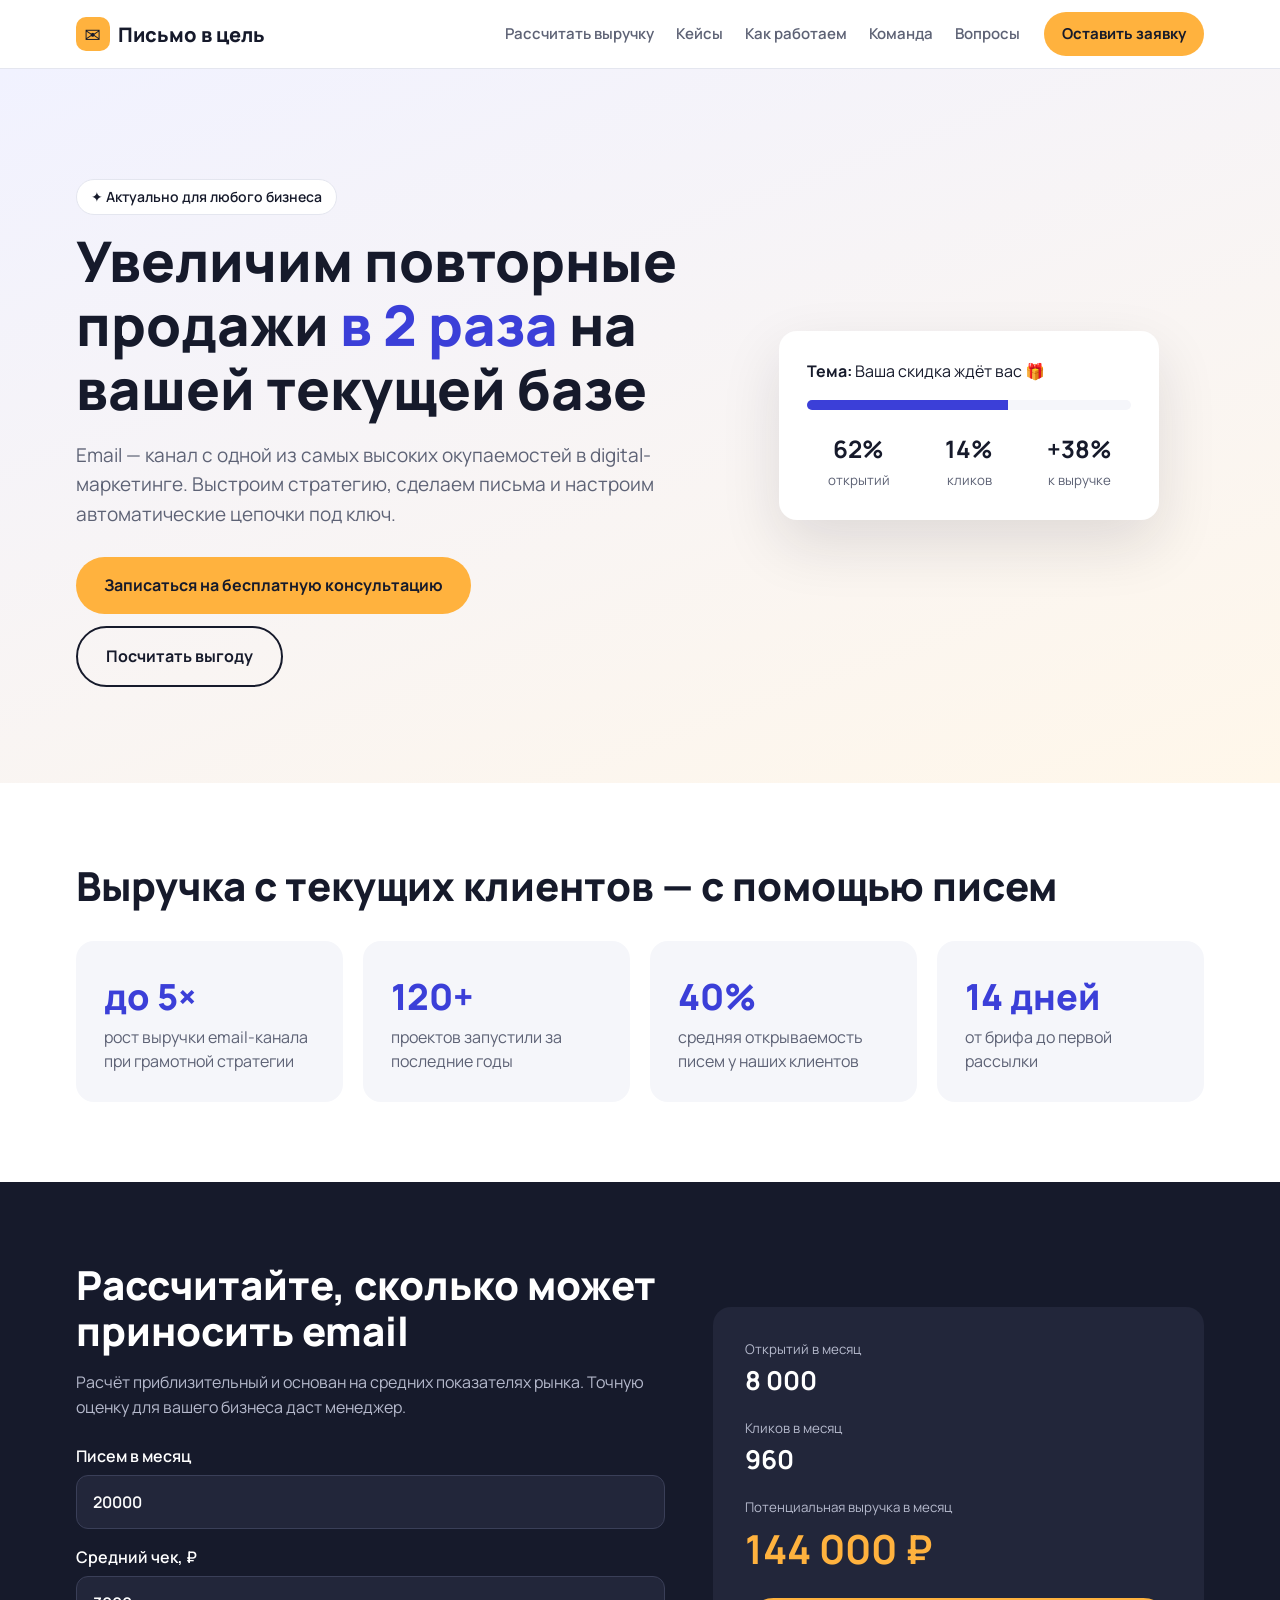
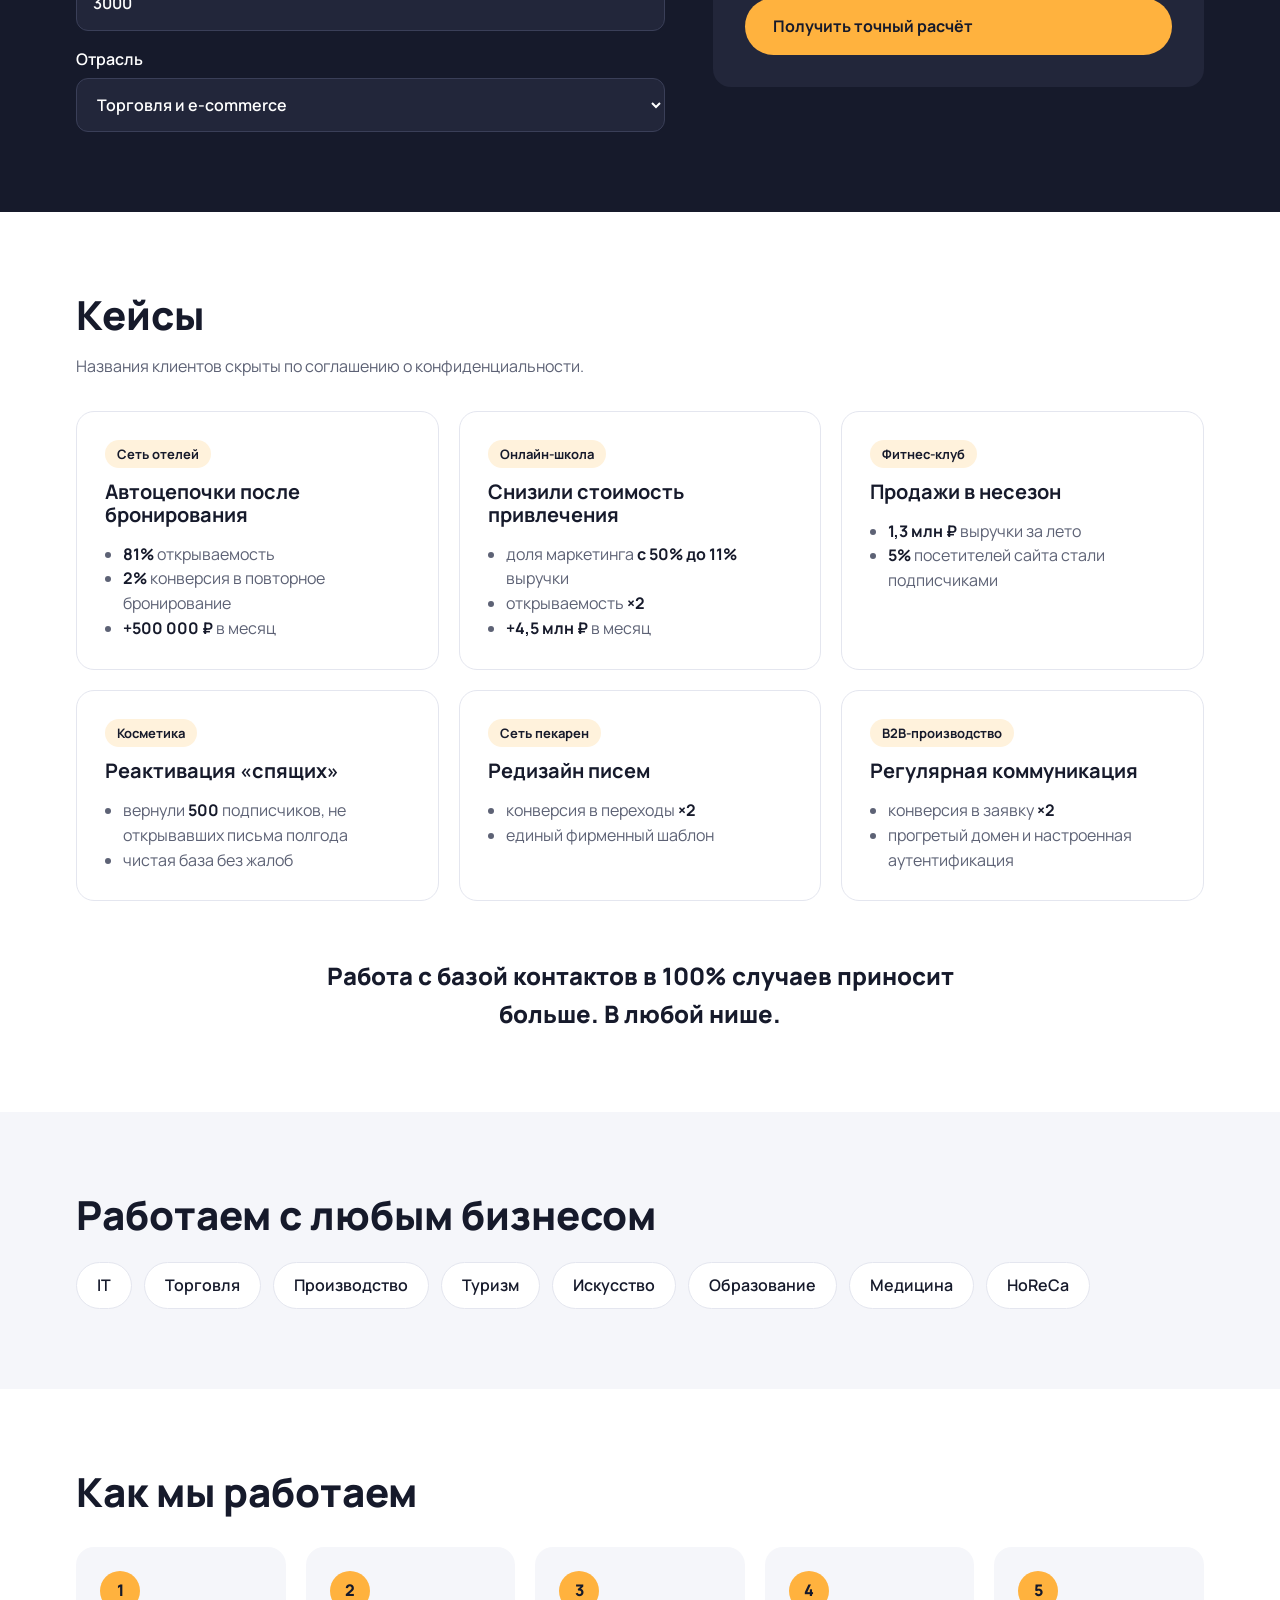
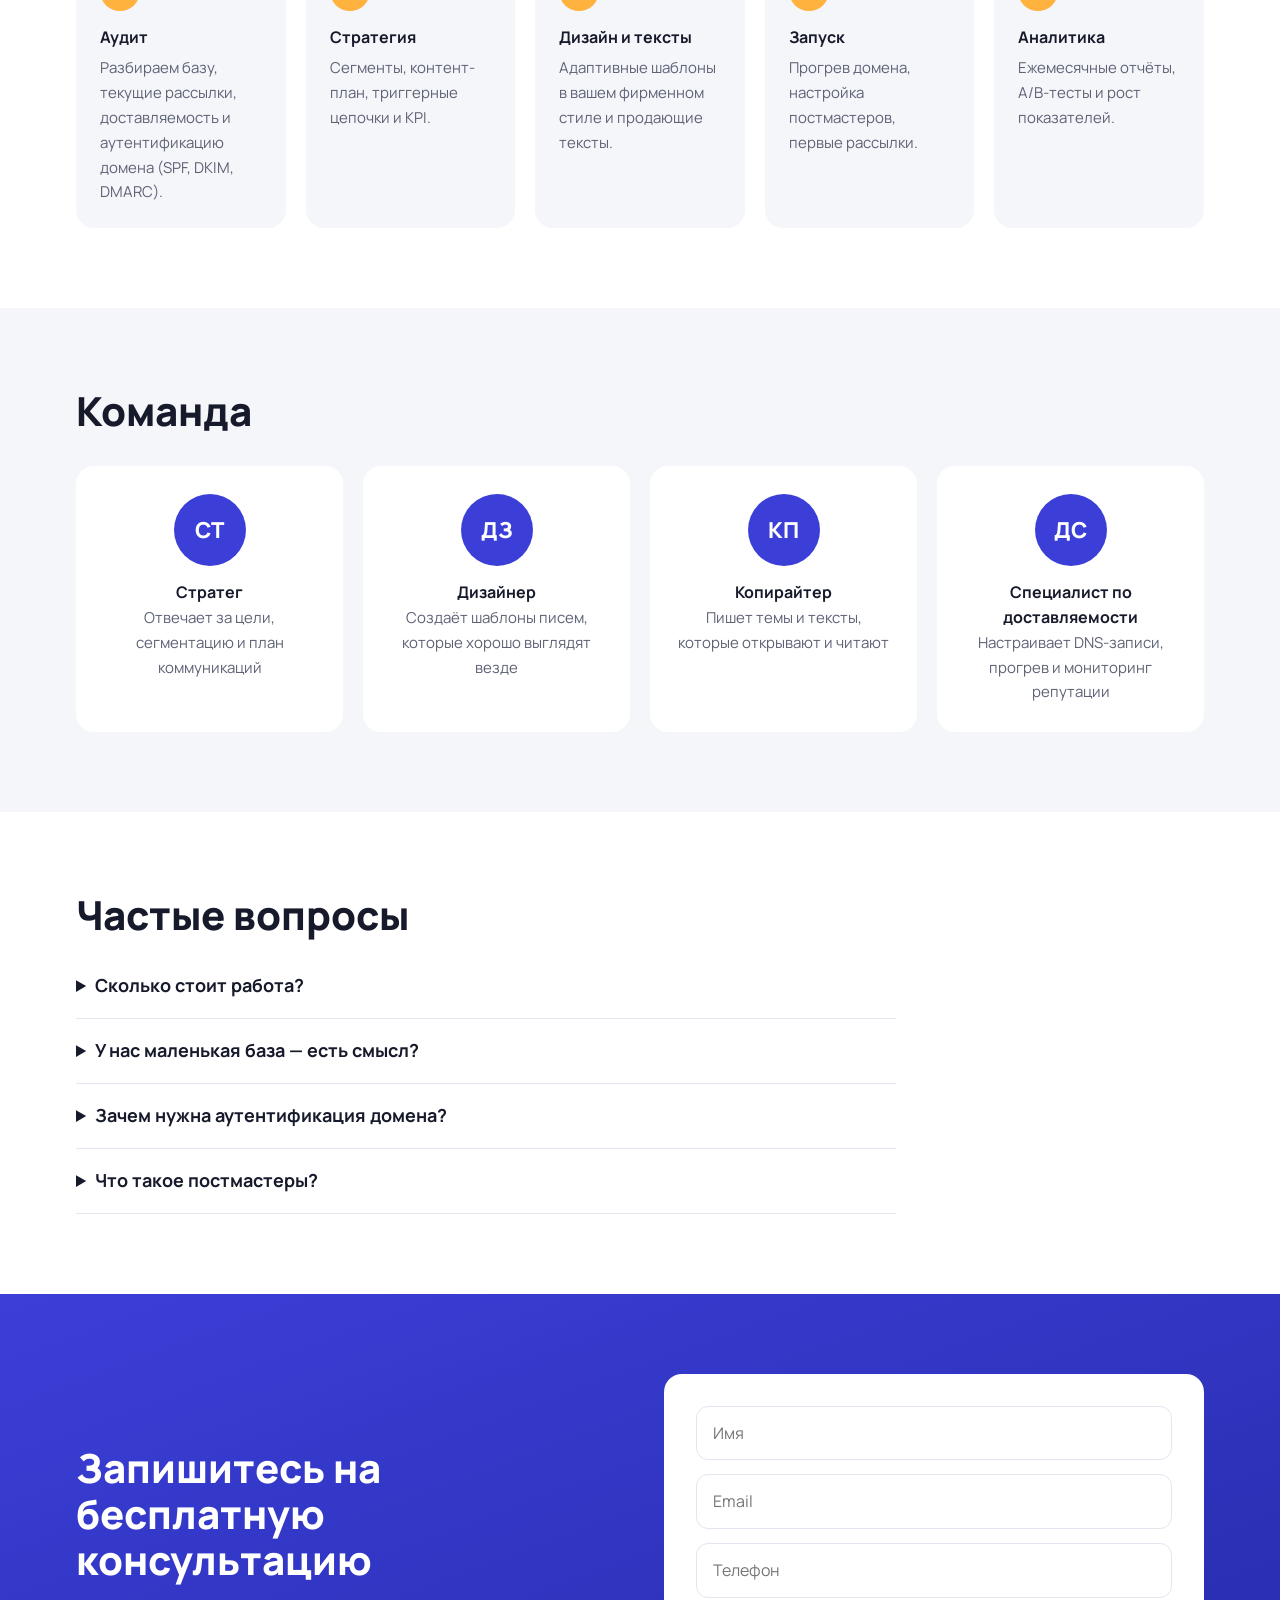
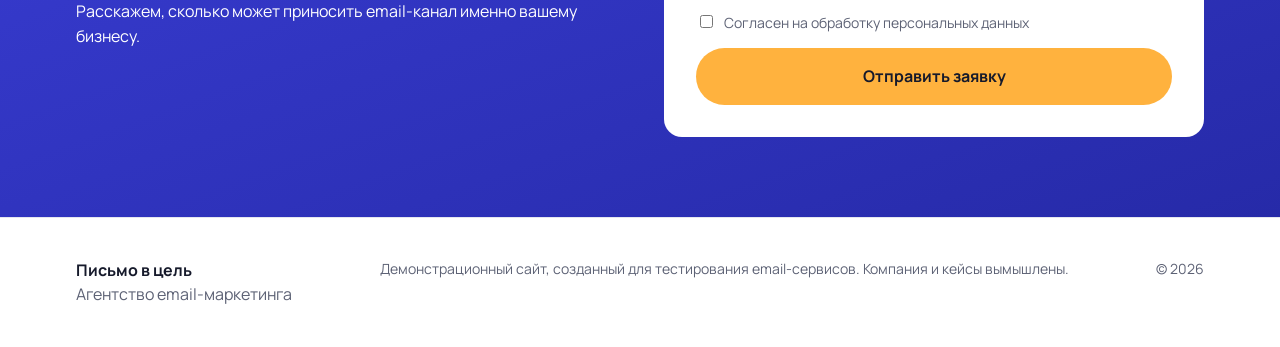
==== index.html @ 86c93e3f "Демо-сайт агентства email-маркетинга Co-Authored-By: Claude Opus 5.5 <noreply@anthropic.com>" ====
<!doctype html>
<html lang="ru">
<head>
<meta charset="utf-8">
<meta name="viewport" content="width=device-width, initial-scale=1">
<title>Письмо в цель — агентство email-маркетинга</title>
<meta name="description" content="Увеличиваем повторные продажи с помощью email-рассылок: стратегия, дизайн писем, автоматизация, аналитика.">
<link rel="preconnect" href="https://fonts.googleapis.com">
<link rel="preconnect" href="https://fonts.gstatic.com" crossorigin>
<link href="https://fonts.googleapis.com/css2?family=Manrope:wght@400;600;700;800&display=swap" rel="stylesheet">
<link rel="stylesheet" href="style.css">
<link rel="icon" href="data:image/svg+xml,<svg xmlns='http://www.w3.org/2000/svg' viewBox='0 0 64 64'><rect width='64' height='64' rx='14' fill='%23FFB23E'/><path d='M14 22h36v22H14z' fill='none' stroke='%23161a2b' stroke-width='4'/><path d='M14 22l18 13 18-13' fill='none' stroke='%23161a2b' stroke-width='4'/></svg>">
</head>
<body>

<header class="nav">
  <div class="wrap nav__in">
    <a href="#top" class="logo"><span class="logo__mark">✉</span> Письмо в цель</a>
    <nav class="nav__links" id="navLinks">
      <a href="#calc">Рассчитать выручку</a>
      <a href="#cases">Кейсы</a>
      <a href="#process">Как работаем</a>
      <a href="#team">Команда</a>
      <a href="#faq">Вопросы</a>
    </nav>
    <a href="#lead" class="btn btn--sm">Оставить заявку</a>
    <button class="nav__burger" aria-label="Меню" onclick="document.getElementById('navLinks').classList.toggle('open')">☰</button>
  </div>
</header>

<main id="top">

<section class="hero">
  <div class="wrap hero__in">
    <div>
      <p class="tag">✦ Актуально для любого бизнеса</p>
      <h1>Увеличим повторные продажи <span class="accent">в 2 раза</span> на вашей текущей базе</h1>
      <p class="lead">Email — канал с одной из самых высоких окупаемостей в digital-маркетинге. Выстроим стратегию, сделаем письма и настроим автоматические цепочки под ключ.</p>
      <div class="hero__cta">
        <a href="#lead" class="btn">Записаться на бесплатную консультацию</a>
        <a href="#calc" class="btn btn--ghost">Посчитать выгоду</a>
      </div>
    </div>
    <div class="hero__card" aria-hidden="true">
      <div class="mail">
        <div class="mail__row"><b>Тема:</b> Ваша скидка ждёт вас 🎁</div>
        <div class="mail__bar"><span style="width:62%"></span></div>
        <div class="mail__stats">
          <div><b>62%</b><small>открытий</small></div>
          <div><b>14%</b><small>кликов</small></div>
          <div><b>+38%</b><small>к выручке</small></div>
        </div>
      </div>
    </div>
  </div>
</section>

<section class="stats">
  <div class="wrap">
    <h2>Выручка с текущих клиентов — с помощью писем</h2>
    <div class="stats__grid">
      <div class="stat"><b>до 5×</b><span>рост выручки email-канала при грамотной стратегии</span></div>
      <div class="stat"><b>120+</b><span>проектов запустили за последние годы</span></div>
      <div class="stat"><b>40%</b><span>средняя открываемость писем у наших клиентов</span></div>
      <div class="stat"><b>14 дней</b><span>от брифа до первой рассылки</span></div>
    </div>
  </div>
</section>

<section class="calc" id="calc">
  <div class="wrap calc__in">
    <div>
      <h2>Рассчитайте, сколько может приносить email</h2>
      <p class="muted">Расчёт приблизительный и основан на средних показателях рынка. Точную оценку для вашего бизнеса даст менеджер.</p>
      <form class="calc__form" id="calcForm">
        <label>Писем в месяц<input type="number" id="cSent" value="20000" min="0"></label>
        <label>Средний чек, ₽<input type="number" id="cCheck" value="3000" min="0"></label>
        <label>Отрасль
          <select id="cInd">
            <option value="0.05">Торговля и e-commerce</option>
            <option value="0.04">Образование</option>
            <option value="0.035">Услуги и сервис</option>
            <option value="0.025">IT и B2B</option>
            <option value="0.04">Туризм и HoReCa</option>
          </select>
        </label>
      </form>
    </div>
    <div class="calc__out">
      <div><small>Открытий в месяц</small><b id="oOpen">—</b></div>
      <div><small>Кликов в месяц</small><b id="oClick">—</b></div>
      <div class="big"><small>Потенциальная выручка в месяц</small><b id="oRev">—</b></div>
      <a href="#lead" class="btn">Получить точный расчёт</a>
    </div>
  </div>
</section>

<section class="cases" id="cases">
  <div class="wrap">
    <h2>Кейсы</h2>
    <p class="muted">Названия клиентов скрыты по соглашению о конфиденциальности.</p>
    <div class="cases__grid">
      <article class="case">
        <span class="case__niche">Сеть отелей</span>
        <h3>Автоцепочки после бронирования</h3>
        <ul><li><b>81%</b> открываемость</li><li><b>2%</b> конверсия в повторное бронирование</li><li><b>+500 000 ₽</b> в месяц</li></ul>
      </article>
      <article class="case">
        <span class="case__niche">Онлайн-школа</span>
        <h3>Снизили стоимость привлечения</h3>
        <ul><li>доля маркетинга <b>с 50% до 11%</b> выручки</li><li>открываемость <b>×2</b></li><li><b>+4,5 млн ₽</b> в месяц</li></ul>
      </article>
      <article class="case">
        <span class="case__niche">Фитнес-клуб</span>
        <h3>Продажи в несезон</h3>
        <ul><li><b>1,3 млн ₽</b> выручки за лето</li><li><b>5%</b> посетителей сайта стали подписчиками</li></ul>
      </article>
      <article class="case">
        <span class="case__niche">Косметика</span>
        <h3>Реактивация «спящих»</h3>
        <ul><li>вернули <b>500</b> подписчиков, не открывавших письма полгода</li><li>чистая база без жалоб</li></ul>
      </article>
      <article class="case">
        <span class="case__niche">Сеть пекарен</span>
        <h3>Редизайн писем</h3>
        <ul><li>конверсия в переходы <b>×2</b></li><li>единый фирменный шаблон</li></ul>
      </article>
      <article class="case">
        <span class="case__niche">B2B-производство</span>
        <h3>Регулярная коммуникация</h3>
        <ul><li>конверсия в заявку <b>×2</b></li><li>прогретый домен и настроенная аутентификация</li></ul>
      </article>
    </div>
    <p class="claim">Работа с базой контактов в&nbsp;100% случаев приносит больше. В&nbsp;любой нише.</p>
  </div>
</section>

<section class="industries">
  <div class="wrap">
    <h2>Работаем с любым бизнесом</h2>
    <div class="chips">
      <span>IT</span><span>Торговля</span><span>Производство</span><span>Туризм</span><span>Искусство</span><span>Образование</span><span>Медицина</span><span>HoReCa</span>
    </div>
  </div>
</section>

<section class="process" id="process">
  <div class="wrap">
    <h2>Как мы работаем</h2>
    <ol class="steps">
      <li><b>Аудит</b><span>Разбираем базу, текущие рассылки, доставляемость и аутентификацию домена (SPF, DKIM, DMARC).</span></li>
      <li><b>Стратегия</b><span>Сегменты, контент-план, триггерные цепочки и KPI.</span></li>
      <li><b>Дизайн и тексты</b><span>Адаптивные шаблоны в вашем фирменном стиле и продающие тексты.</span></li>
      <li><b>Запуск</b><span>Прогрев домена, настройка постмастеров, первые рассылки.</span></li>
      <li><b>Аналитика</b><span>Ежемесячные отчёты, A/B-тесты и рост показателей.</span></li>
    </ol>
  </div>
</section>

<section class="team" id="team">
  <div class="wrap">
    <h2>Команда</h2>
    <div class="team__grid">
      <div class="person"><div class="avatar">СТ</div><b>Стратег</b><span>Отвечает за цели, сегментацию и план коммуникаций</span></div>
      <div class="person"><div class="avatar">ДЗ</div><b>Дизайнер</b><span>Создаёт шаблоны писем, которые хорошо выглядят везде</span></div>
      <div class="person"><div class="avatar">КП</div><b>Копирайтер</b><span>Пишет темы и тексты, которые открывают и читают</span></div>
      <div class="person"><div class="avatar">ДС</div><b>Специалист по доставляемости</b><span>Настраивает DNS-записи, прогрев и мониторинг репутации</span></div>
    </div>
  </div>
</section>

<section class="faq" id="faq">
  <div class="wrap">
    <h2>Частые вопросы</h2>
    <details><summary>Сколько стоит работа?</summary><p>Зависит от объёма базы и задач. После бесплатной консультации пришлём смету с фиксированной ценой.</p></details>
    <details><summary>У нас маленькая база — есть смысл?</summary><p>Да. Даже база в 1 000 контактов при правильной работе даёт заметную выручку, а мы поможем её растить.</p></details>
    <details><summary>Зачем нужна аутентификация домена?</summary><p>Записи SPF, DKIM и DMARC подтверждают почтовым сервисам, что письма действительно отправлены вами. Без них письма чаще попадают в спам.</p></details>
    <details><summary>Что такое постмастеры?</summary><p>Это инструменты почтовых сервисов (Google, Mail.ru, Яндекс), которые показывают репутацию домена и долю писем в спаме.</p></details>
  </div>
</section>

<section class="lead-form" id="lead">
  <div class="wrap lead__in">
    <div>
      <h2>Запишитесь на бесплатную консультацию</h2>
      <p>Расскажем, сколько может приносить email-канал именно вашему бизнесу.</p>
    </div>
    <form id="leadForm" class="lead__form">
      <input type="text" name="name" placeholder="Имя" required>
      <input type="email" name="email" placeholder="Email" required>
      <input type="tel" name="phone" placeholder="Телефон">
      <label class="check"><input type="checkbox" required> Согласен на обработку персональных данных</label>
      <button class="btn" type="submit">Отправить заявку</button>
      <p class="lead__ok" id="leadOk" hidden>Спасибо! Мы свяжемся с вами в ближайшее время.</p>
    </form>
  </div>
</section>

</main>

<footer class="foot">
  <div class="wrap foot__in">
    <div><b>Письмо в цель</b><br><span class="muted">Агентство email-маркетинга</span></div>
    <div class="muted small">Демонстрационный сайт, созданный для тестирования email-сервисов. Компания и кейсы вымышлены.</div>
    <div class="muted small">© <span id="year"></span></div>
  </div>
</footer>

<script src="script.js"></script>
</body>
</html>
---- style.css ----
:root {
  --bg: #ffffff;
  --bg-soft: #f5f6fa;
  --ink: #161a2b;
  --muted: #5d6275;
  --accent: #ffb23e;
  --accent-ink: #161a2b;
  --brand: #3b3fd8;
  --line: #e4e6ef;
  --radius: 18px;
}

* { box-sizing: border-box; }
html { scroll-behavior: smooth; }
body {
  margin: 0;
  font-family: "Manrope", system-ui, sans-serif;
  color: var(--ink);
  background: var(--bg);
  line-height: 1.55;
}
h1, h2, h3 { line-height: 1.15; margin: 0 0 16px; }
h1 { font-size: clamp(32px, 5vw, 56px); font-weight: 800; }
h2 { font-size: clamp(26px, 3.4vw, 40px); font-weight: 800; }
h3 { font-size: 20px; }
a { color: inherit; }
section { padding: 80px 0; }

.wrap { max-width: 1160px; margin: 0 auto; padding: 0 16px; }
.muted { color: var(--muted); }
.small { font-size: 14px; }
.accent { color: var(--brand); }

.btn {
  display: inline-block;
  background: var(--accent);
  color: var(--accent-ink);
  font-weight: 700;
  text-decoration: none;
  border: 0;
  border-radius: 999px;
  padding: 16px 28px;
  cursor: pointer;
  font: inherit;
  font-weight: 700;
  transition: transform .15s, box-shadow .15s;
}
.btn:hover { transform: translateY(-2px); box-shadow: 0 8px 20px rgba(255, 178, 62, .45); }
.btn--sm { padding: 10px 18px; font-size: 15px; }
.btn--ghost { background: transparent; border: 2px solid var(--ink); }
.btn--ghost:hover { box-shadow: none; }

/* nav */
.nav { position: sticky; top: 0; z-index: 10; background: rgba(255,255,255,.92); backdrop-filter: blur(8px); border-bottom: 1px solid var(--line); }
.nav__in { display: flex; align-items: center; gap: 24px; height: 68px; }
.logo { font-weight: 800; font-size: 20px; text-decoration: none; display: flex; align-items: center; gap: 8px; }
.logo__mark { background: var(--accent); border-radius: 10px; width: 34px; height: 34px; display: grid; place-items: center; }
.nav__links { display: flex; gap: 22px; margin-left: auto; }
.nav__links a { text-decoration: none; color: var(--muted); font-weight: 600; font-size: 15px; }
.nav__links a:hover { color: var(--ink); }
.nav__burger { display: none; background: none; border: 0; font-size: 26px; cursor: pointer; }

/* hero */
.hero { background: linear-gradient(160deg, #f1f2ff 0%, #fff7ea 100%); padding: 96px 0; }
.hero__in { display: grid; grid-template-columns: 1.3fr 1fr; gap: 48px; align-items: center; }
.tag { display: inline-block; background: #fff; border: 1px solid var(--line); border-radius: 999px; padding: 6px 14px; font-weight: 600; font-size: 14px; }
.lead { font-size: 19px; color: var(--muted); max-width: 580px; }
.hero__cta { display: flex; flex-wrap: wrap; gap: 12px; margin-top: 28px; }
.hero__card { display: flex; justify-content: center; }
.mail { background: #fff; border-radius: var(--radius); box-shadow: 0 24px 60px rgba(22,26,43,.12); padding: 28px; width: 100%; max-width: 380px; }
.mail__row { margin-bottom: 16px; }
.mail__bar { height: 10px; background: var(--bg-soft); border-radius: 99px; overflow: hidden; margin-bottom: 20px; }
.mail__bar span { display: block; height: 100%; background: var(--brand); }
.mail__stats { display: grid; grid-template-columns: repeat(3, 1fr); gap: 8px; text-align: center; }
.mail__stats b { display: block; font-size: 24px; }
.mail__stats small { color: var(--muted); }

/* stats */
.stats__grid { display: grid; grid-template-columns: repeat(4, 1fr); gap: 20px; margin-top: 32px; }
.stat { background: var(--bg-soft); border-radius: var(--radius); padding: 28px; }
.stat b { display: block; font-size: 36px; font-weight: 800; color: var(--brand); }
.stat span { color: var(--muted); }

/* calc */
.calc { background: var(--ink); color: #fff; }
.calc .muted { color: #b5b9cc; }
.calc__in { display: grid; grid-template-columns: 1.2fr 1fr; gap: 48px; align-items: center; }
.calc__form { display: grid; gap: 16px; margin-top: 24px; }
.calc__form label { display: grid; gap: 6px; font-weight: 600; }
.calc__form input, .calc__form select {
  font: inherit; padding: 14px 16px; border-radius: 12px; border: 1px solid #3a3f58; background: #22263a; color: #fff;
}
.calc__out { background: #22263a; border-radius: var(--radius); padding: 32px; display: grid; gap: 18px; }
.calc__out small { color: #b5b9cc; display: block; }
.calc__out b { font-size: 26px; }
.calc__out .big b { font-size: 40px; color: var(--accent); }

/* cases */
.cases__grid { display: grid; grid-template-columns: repeat(3, 1fr); gap: 20px; margin-top: 32px; }
.case { border: 1px solid var(--line); border-radius: var(--radius); padding: 28px; transition: box-shadow .2s; }
.case:hover { box-shadow: 0 16px 40px rgba(22,26,43,.08); }
.case__niche { display: inline-block; background: #fff2dc; border-radius: 999px; padding: 4px 12px; font-size: 13px; font-weight: 700; margin-bottom: 12px; }
.case ul { padding-left: 18px; margin: 0; color: var(--muted); }
.case b { color: var(--ink); }
.claim { font-size: 24px; font-weight: 800; text-align: center; margin: 56px auto 0; max-width: 720px; }

/* industries */
.industries { background: var(--bg-soft); }
.chips { display: flex; flex-wrap: wrap; gap: 12px; margin-top: 24px; }
.chips span { background: #fff; border: 1px solid var(--line); border-radius: 999px; padding: 10px 20px; font-weight: 600; }

/* process */
.steps { list-style: none; counter-reset: s; padding: 0; margin: 32px 0 0; display: grid; grid-template-columns: repeat(5, 1fr); gap: 20px; }
.steps li { counter-increment: s; background: var(--bg-soft); border-radius: var(--radius); padding: 24px; }
.steps li::before { content: counter(s); display: grid; place-items: center; width: 40px; height: 40px; border-radius: 50%; background: var(--accent); font-weight: 800; margin-bottom: 14px; }
.steps b { display: block; margin-bottom: 6px; }
.steps span { color: var(--muted); font-size: 15px; }

/* team */
.team { background: var(--bg-soft); }
.team__grid { display: grid; grid-template-columns: repeat(4, 1fr); gap: 20px; margin-top: 32px; }
.person { background: #fff; border-radius: var(--radius); padding: 28px; text-align: center; }
.avatar { width: 72px; height: 72px; border-radius: 50%; background: var(--brand); color: #fff; display: grid; place-items: center; font-weight: 800; font-size: 22px; margin: 0 auto 14px; }
.person b { display: block; }
.person span { color: var(--muted); font-size: 15px; }

/* faq */
.faq details { border-bottom: 1px solid var(--line); padding: 18px 0; max-width: 820px; }
.faq summary { font-weight: 700; font-size: 18px; cursor: pointer; }
.faq p { color: var(--muted); margin: 12px 0 0; }

/* lead */
.lead-form { background: linear-gradient(160deg, #3b3fd8 0%, #262aa8 100%); color: #fff; }
.lead__in { display: grid; grid-template-columns: 1fr 1fr; gap: 48px; align-items: center; }
.lead__form { background: #fff; color: var(--ink); border-radius: var(--radius); padding: 32px; display: grid; gap: 14px; }
.lead__form input[type=text], .lead__form input[type=email], .lead__form input[type=tel] {
  font: inherit; padding: 14px 16px; border-radius: 12px; border: 1px solid var(--line);
}
.check { font-size: 14px; color: var(--muted); display: flex; gap: 8px; align-items: flex-start; }
.lead__ok { color: #1a8a4a; font-weight: 700; margin: 0; }

/* footer */
.foot { padding: 40px 0; border-top: 1px solid var(--line); }
.foot__in { display: flex; justify-content: space-between; gap: 24px; flex-wrap: wrap; }

/* responsive */
@media (max-width: 960px) {
  .hero__in, .calc__in, .lead__in { grid-template-columns: 1fr; }
  .stats__grid, .team__grid { grid-template-columns: repeat(2, 1fr); }
  .cases__grid { grid-template-columns: 1fr 1fr; }
  .steps { grid-template-columns: 1fr 1fr; }
  .nav__links { display: none; position: absolute; top: 68px; left: 0; right: 0; background: #fff; flex-direction: column; padding: 16px; border-bottom: 1px solid var(--line); }
  .nav__links.open { display: flex; }
  .nav__burger { display: block; }
  .nav .btn--sm { margin-left: auto; }
}
@media (max-width: 600px) {
  section { padding: 56px 0; }
  .stats__grid, .team__grid, .cases__grid, .steps { grid-template-columns: 1fr; }
  .nav .btn--sm { display: none; }
  .nav__burger { margin-left: auto; }
}
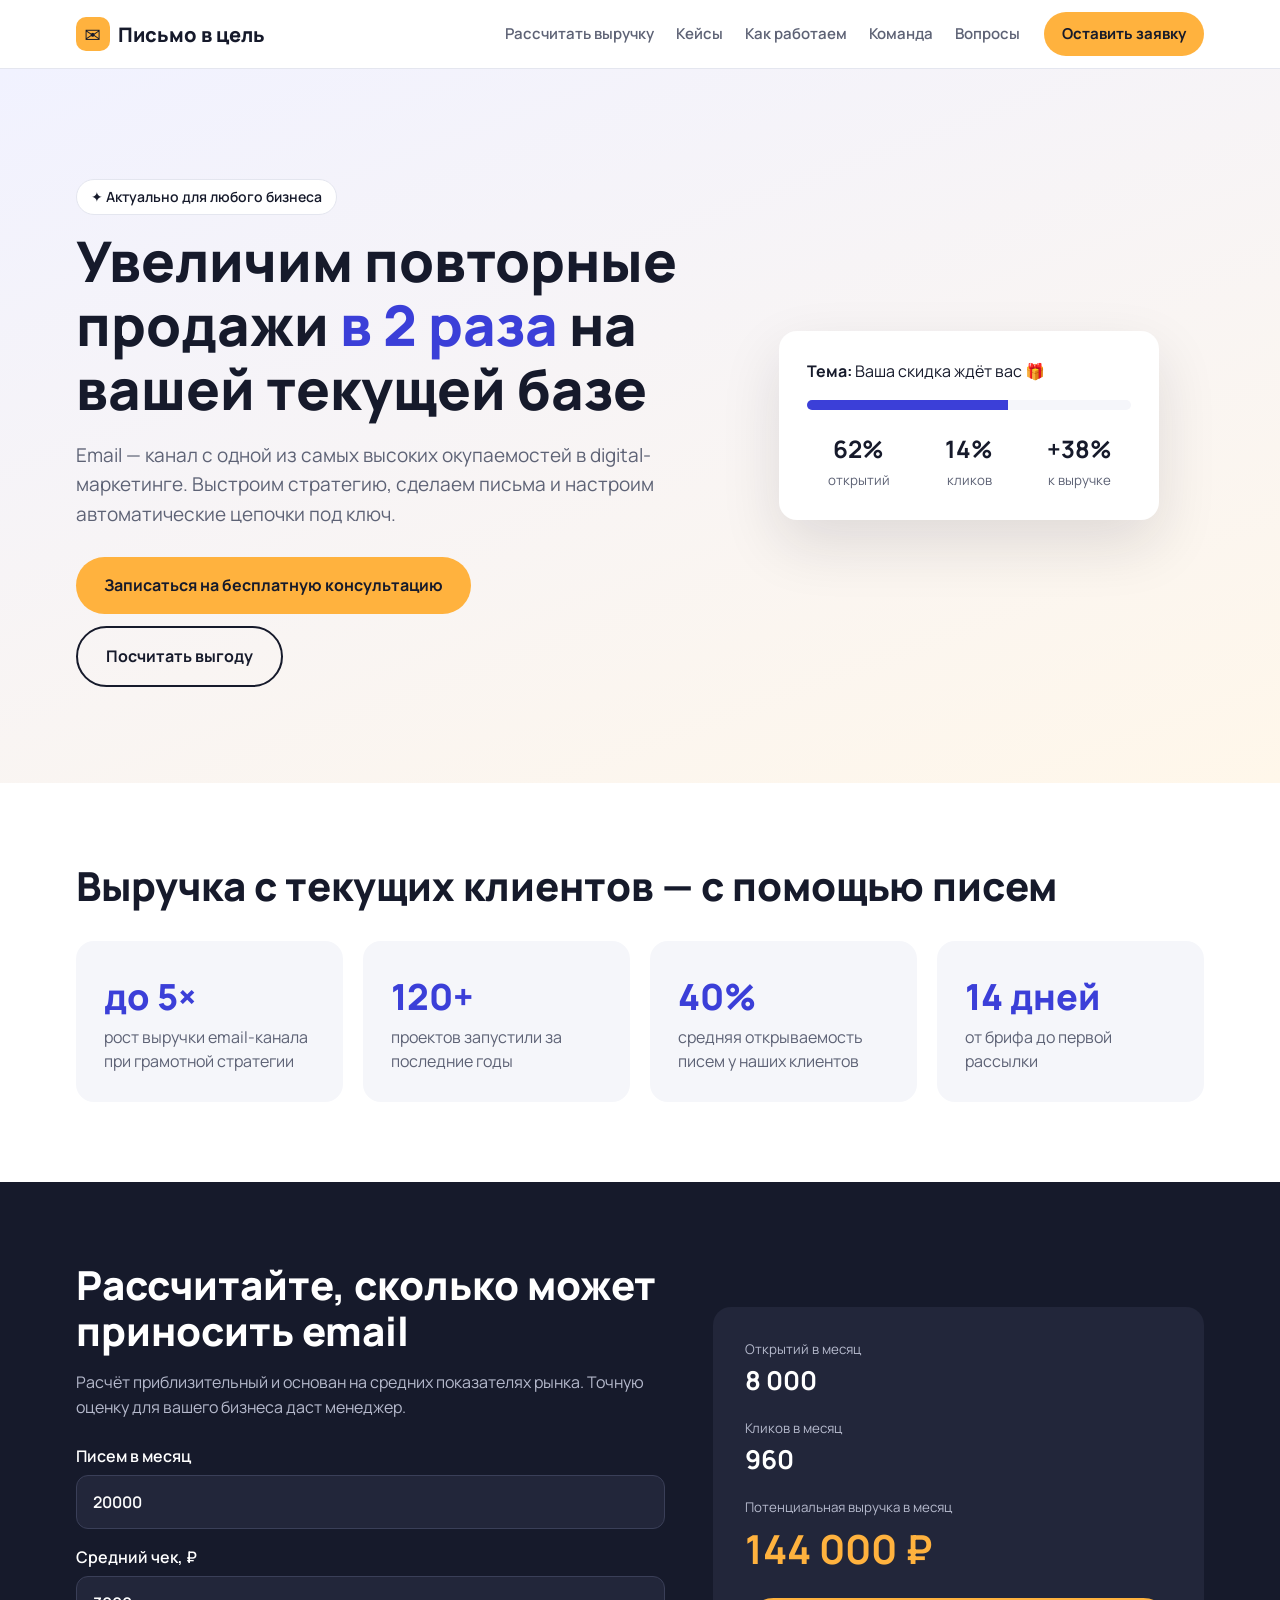
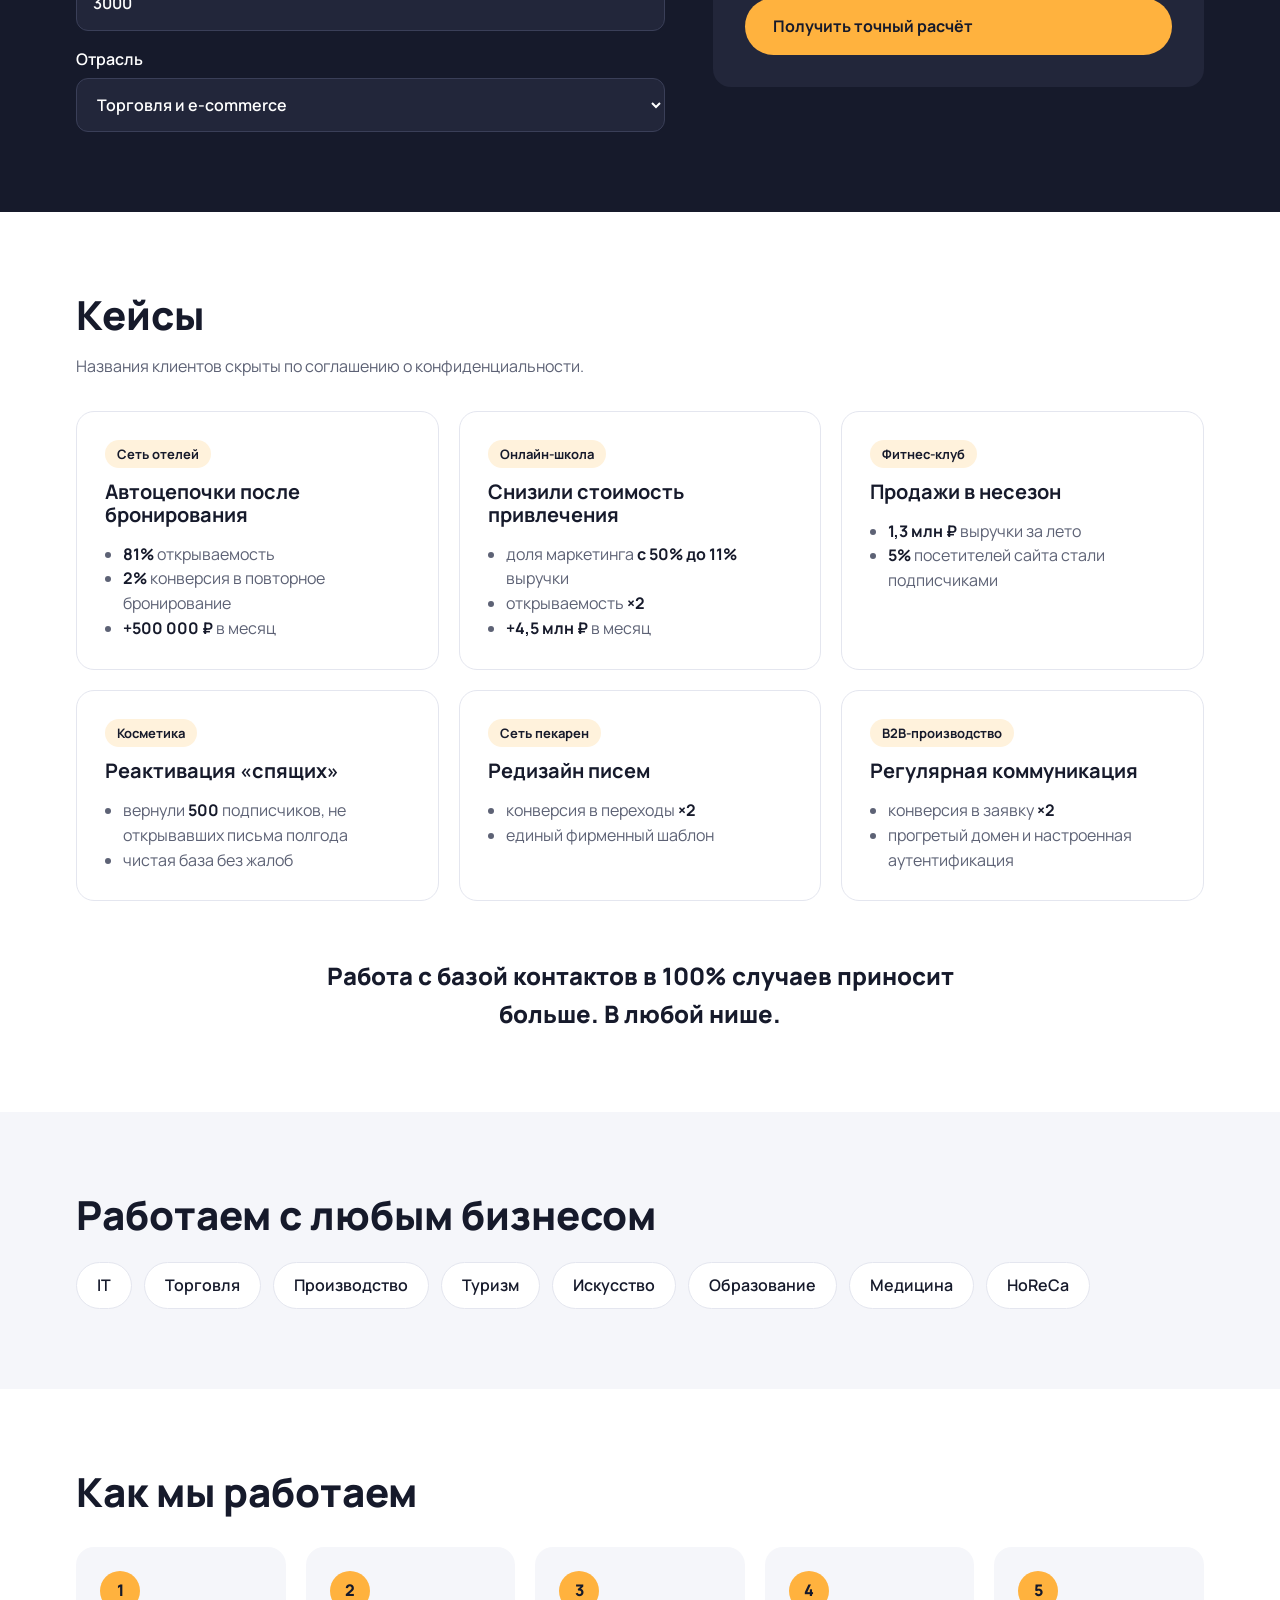
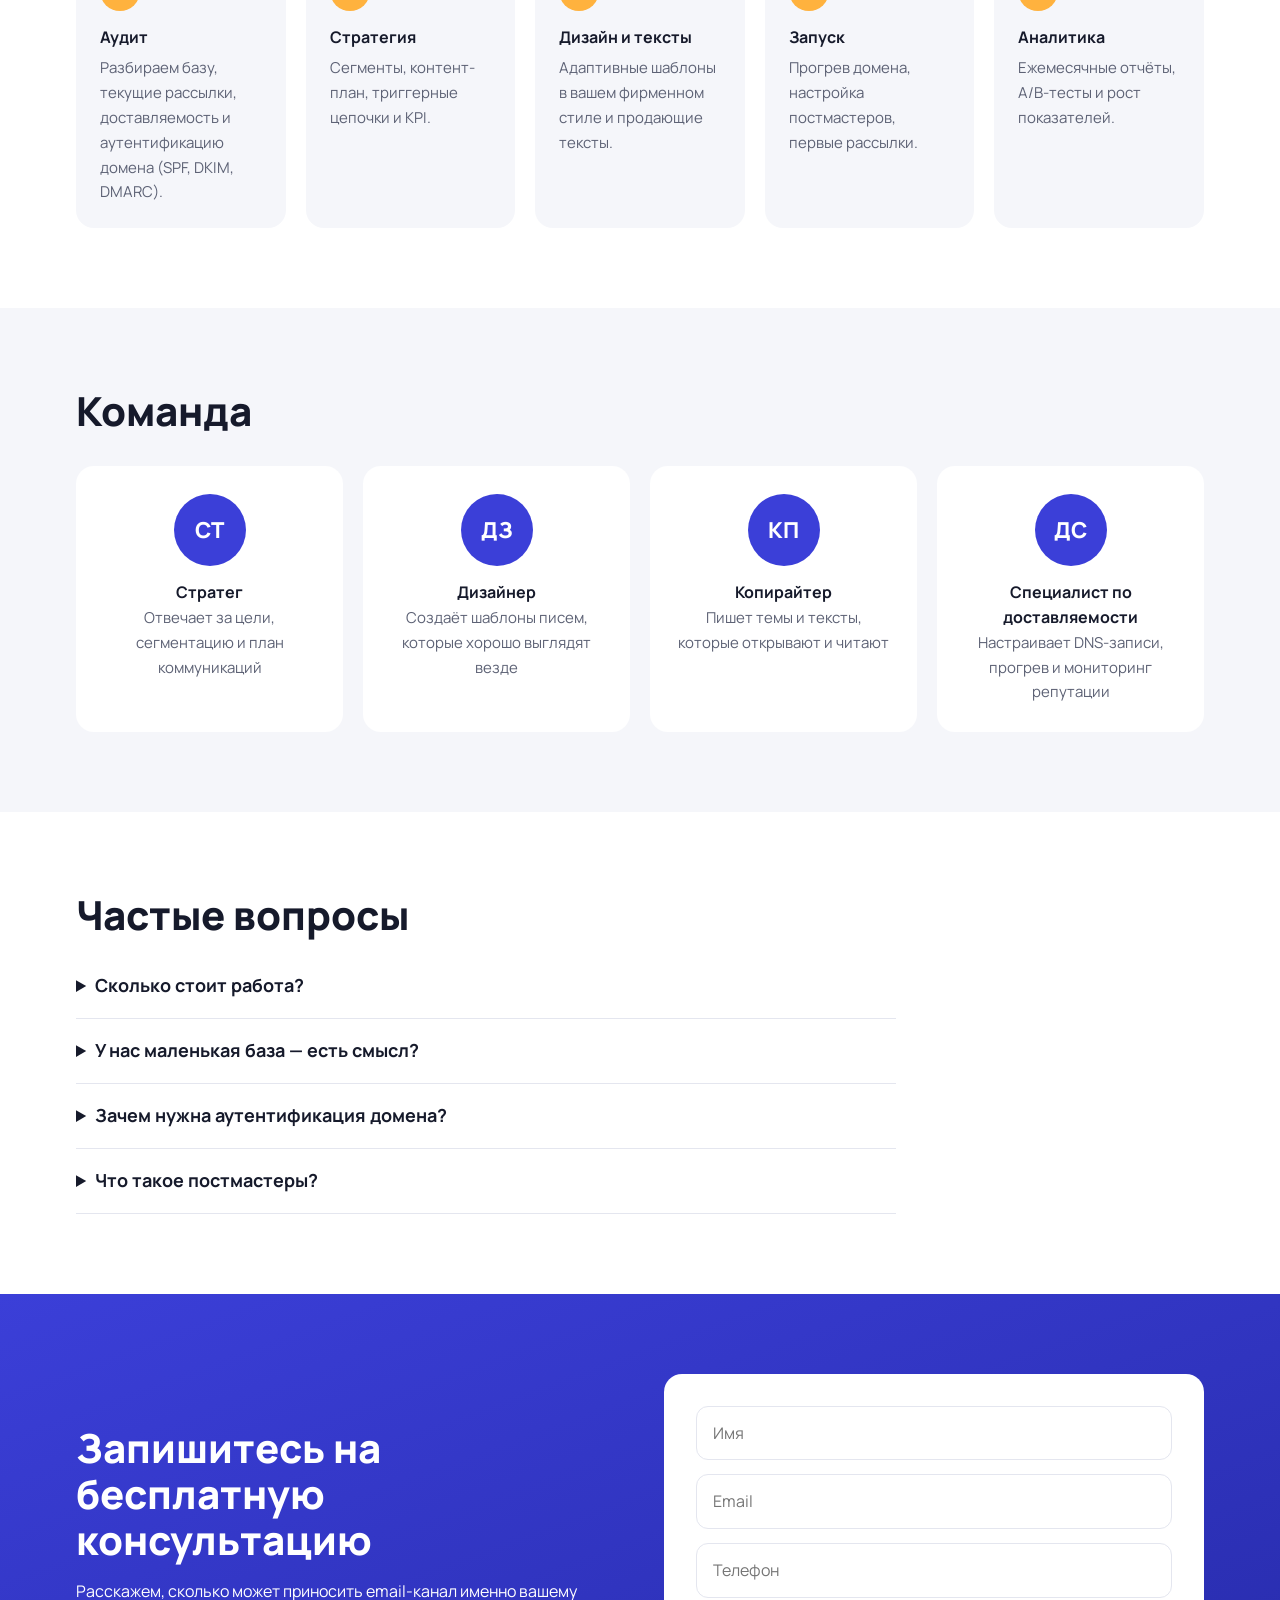
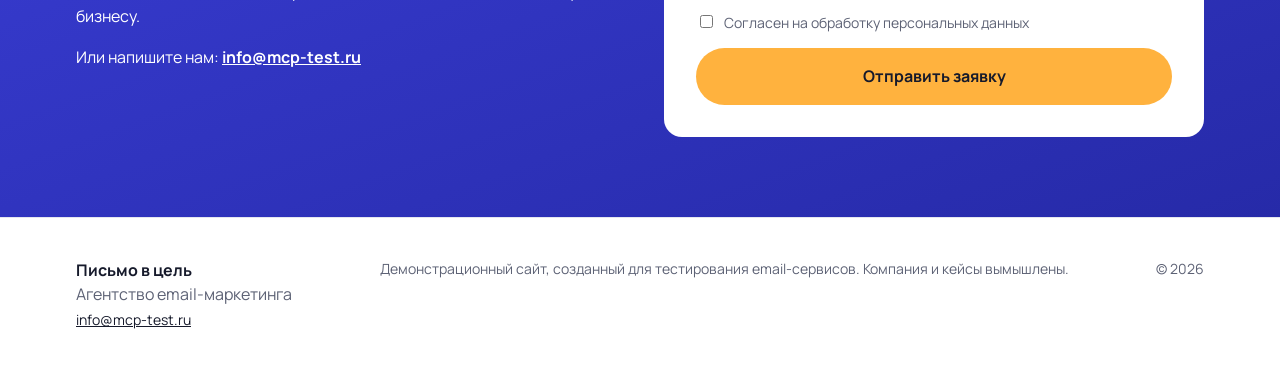
==== commit 48ad7fdf: "Контактный email и страница 404 Co-Authored-By: Claude Opus 5.5 <noreply@anthropic.com>" ====
--- a/index.html
+++ b/index.html
@@ -184,6 +184,7 @@
     <div>
       <h2>Запишитесь на бесплатную консультацию</h2>
       <p>Расскажем, сколько может приносить email-канал именно вашему бизнесу.</p>
+      <p>Или напишите нам: <a href="mailto:info@mcp-test.ru" class="lead__mail">info@mcp-test.ru</a></p>
     </div>
     <form id="leadForm" class="lead__form">
       <input type="text" name="name" placeholder="Имя" required>
@@ -200,7 +201,7 @@
 
 <footer class="foot">
   <div class="wrap foot__in">
-    <div><b>Письмо в цель</b><br><span class="muted">Агентство email-маркетинга</span></div>
+    <div><b>Письмо в цель</b><br><span class="muted">Агентство email-маркетинга</span><br><a href="mailto:info@mcp-test.ru" class="small">info@mcp-test.ru</a></div>
     <div class="muted small">Демонстрационный сайт, созданный для тестирования email-сервисов. Компания и кейсы вымышлены.</div>
     <div class="muted small">© <span id="year"></span></div>
   </div>
--- a/style.css
+++ b/style.css
@@ -160,3 +160,4 @@
   .nav .btn--sm { display: none; }
   .nav__burger { margin-left: auto; }
 }
+.lead__mail { color: #fff; font-weight: 700; }
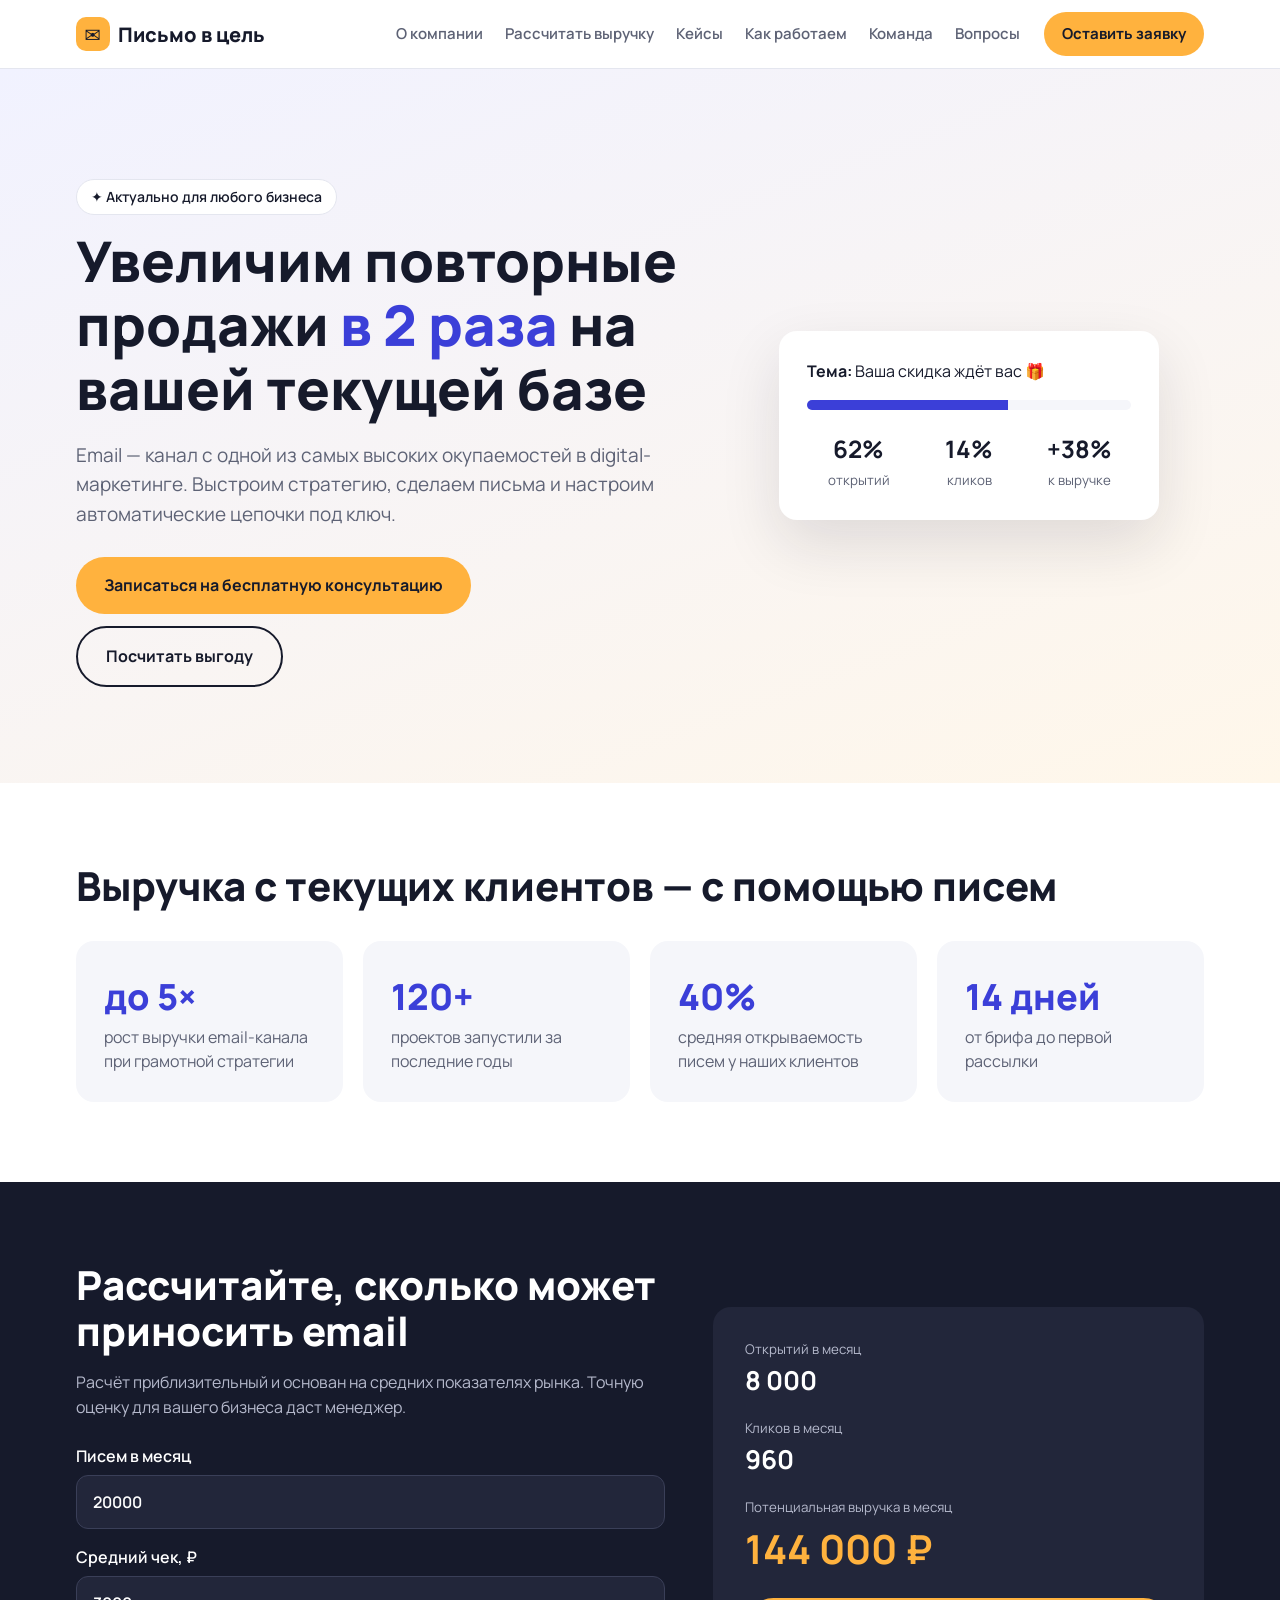
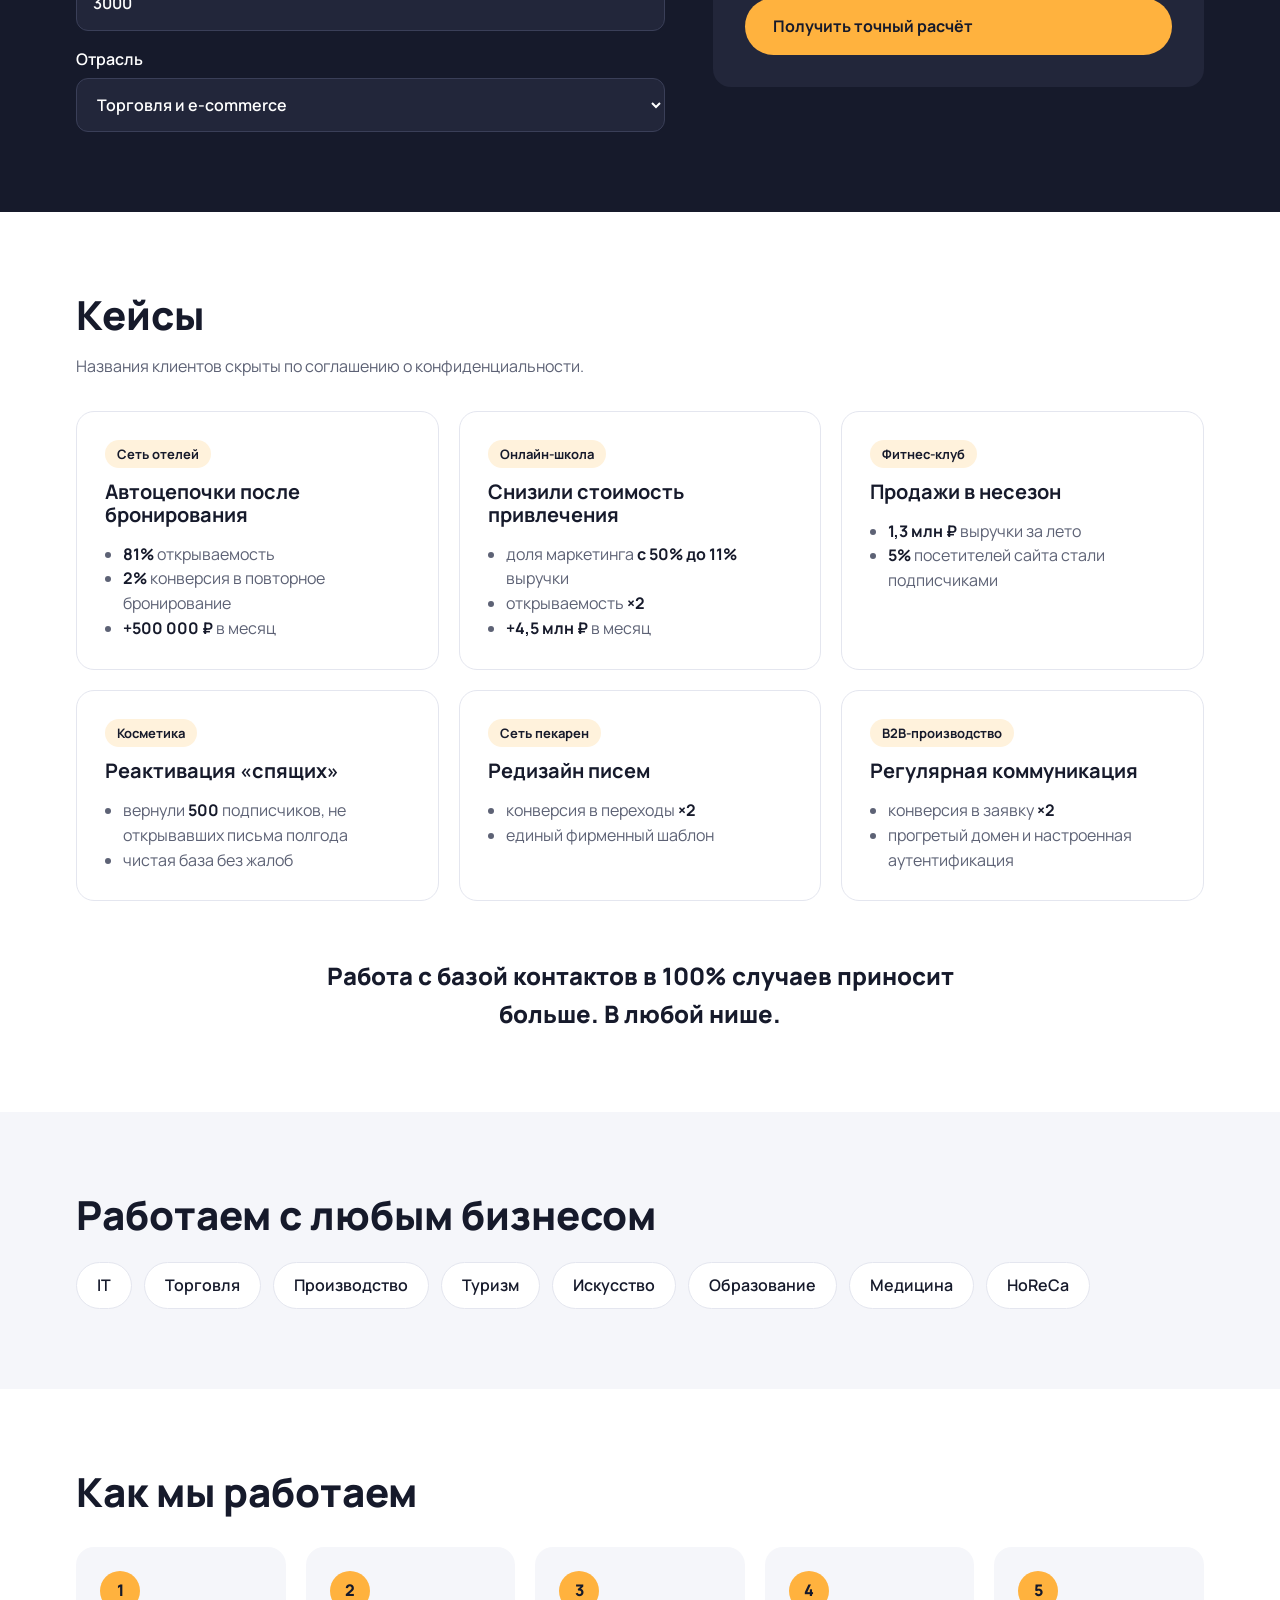
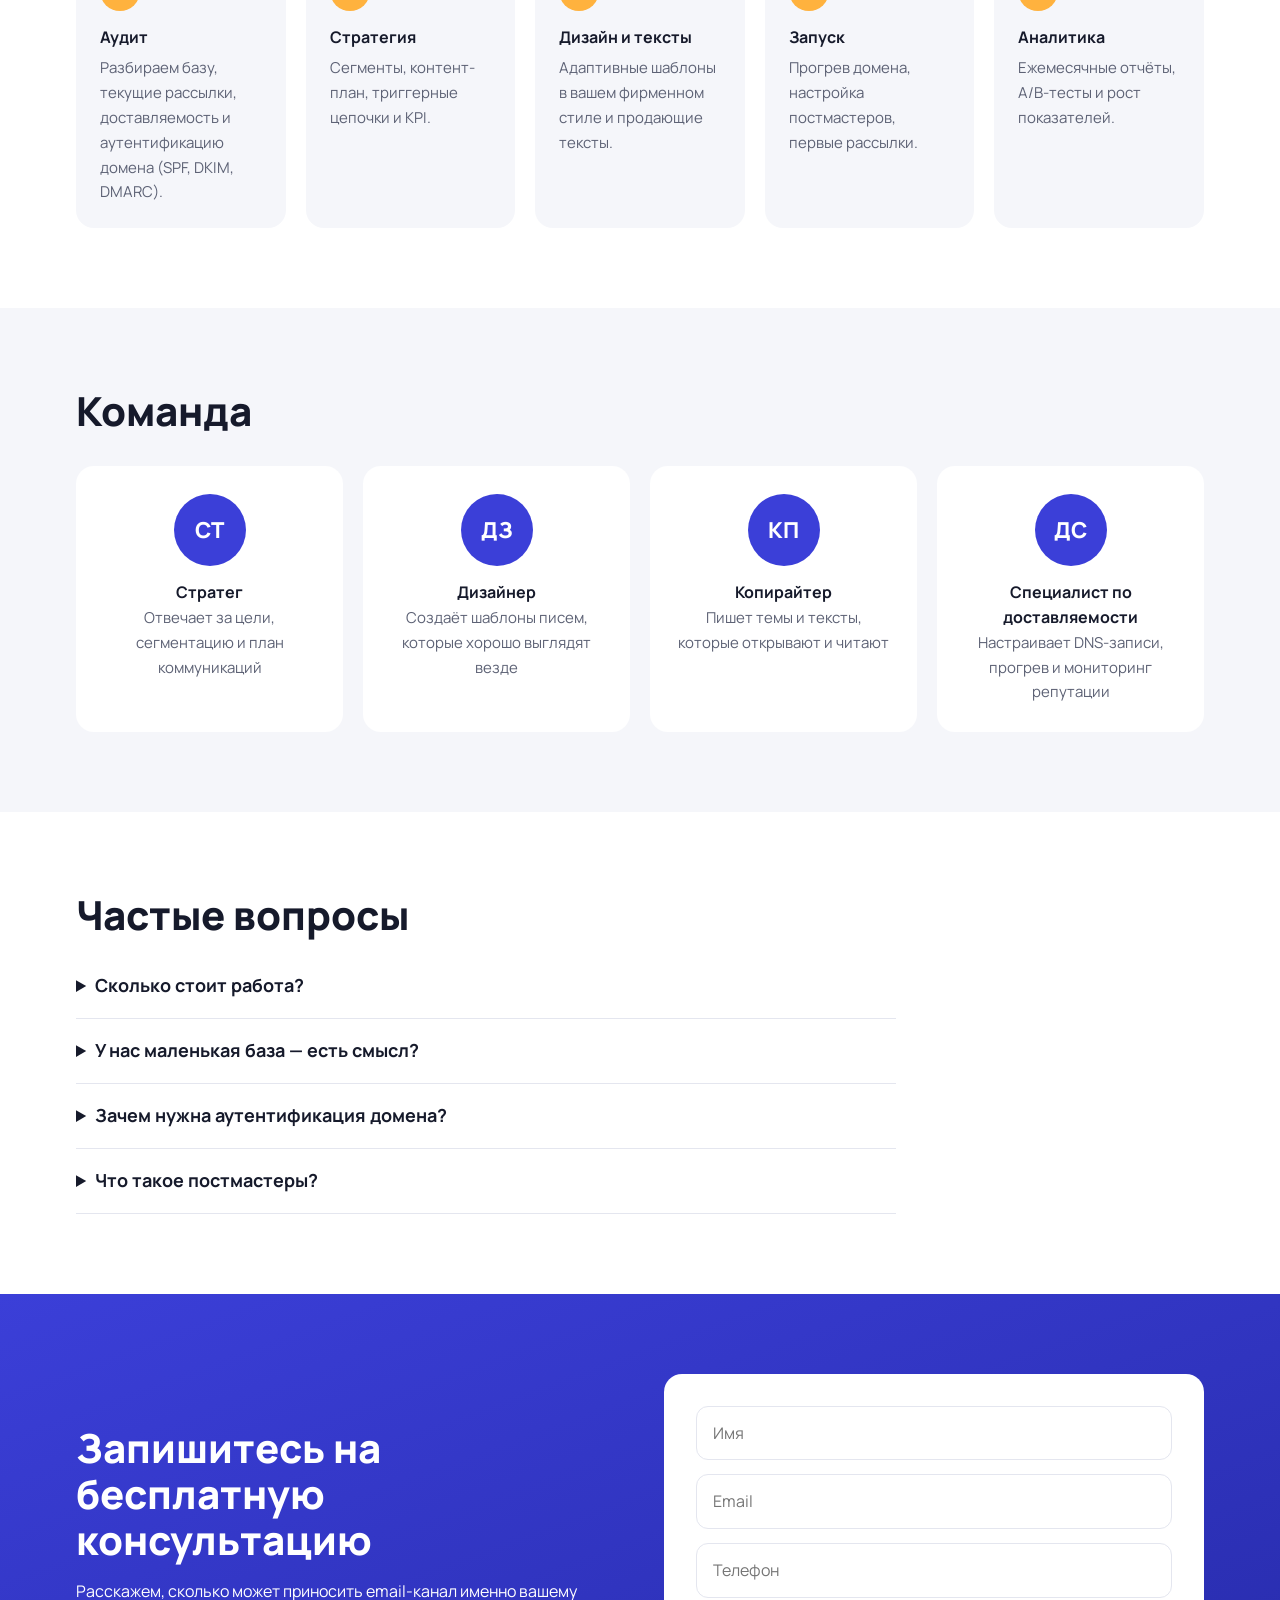
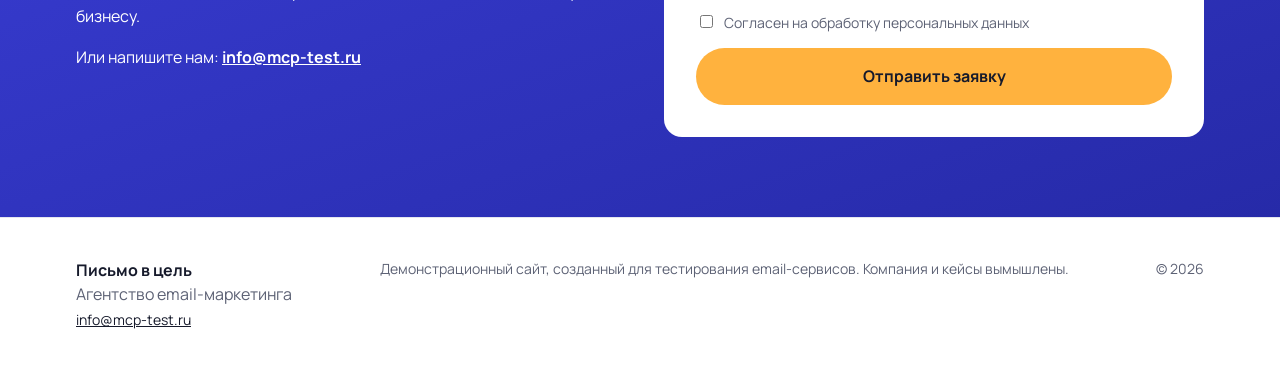
==== commit 0875daec: "Страница «О компании» Co-Authored-By: Claude Opus 5.5 <noreply@anthropic.com>" ====
--- a/index.html
+++ b/index.html
@@ -17,6 +17,7 @@
   <div class="wrap nav__in">
     <a href="#top" class="logo"><span class="logo__mark">✉</span> Письмо в цель</a>
     <nav class="nav__links" id="navLinks">
+      <a href="about.html">О компании</a>
       <a href="#calc">Рассчитать выручку</a>
       <a href="#cases">Кейсы</a>
       <a href="#process">Как работаем</a>
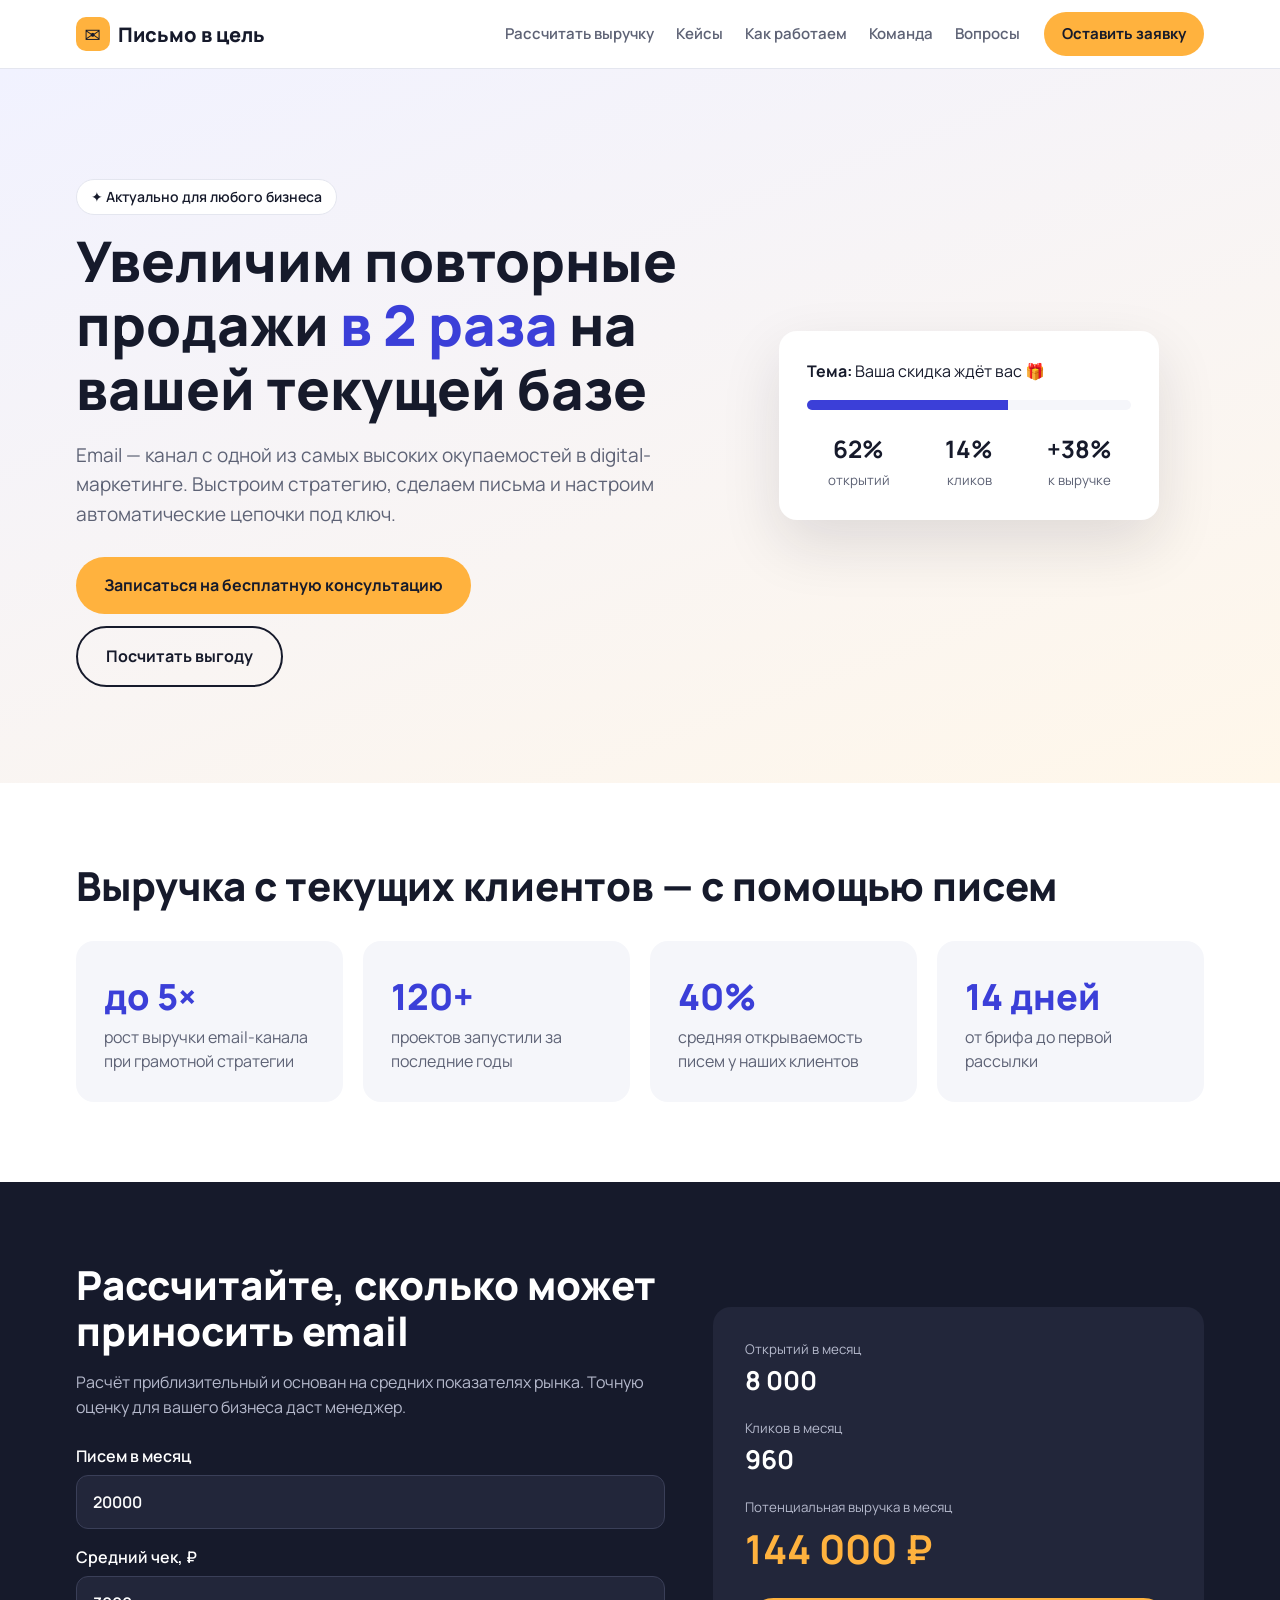
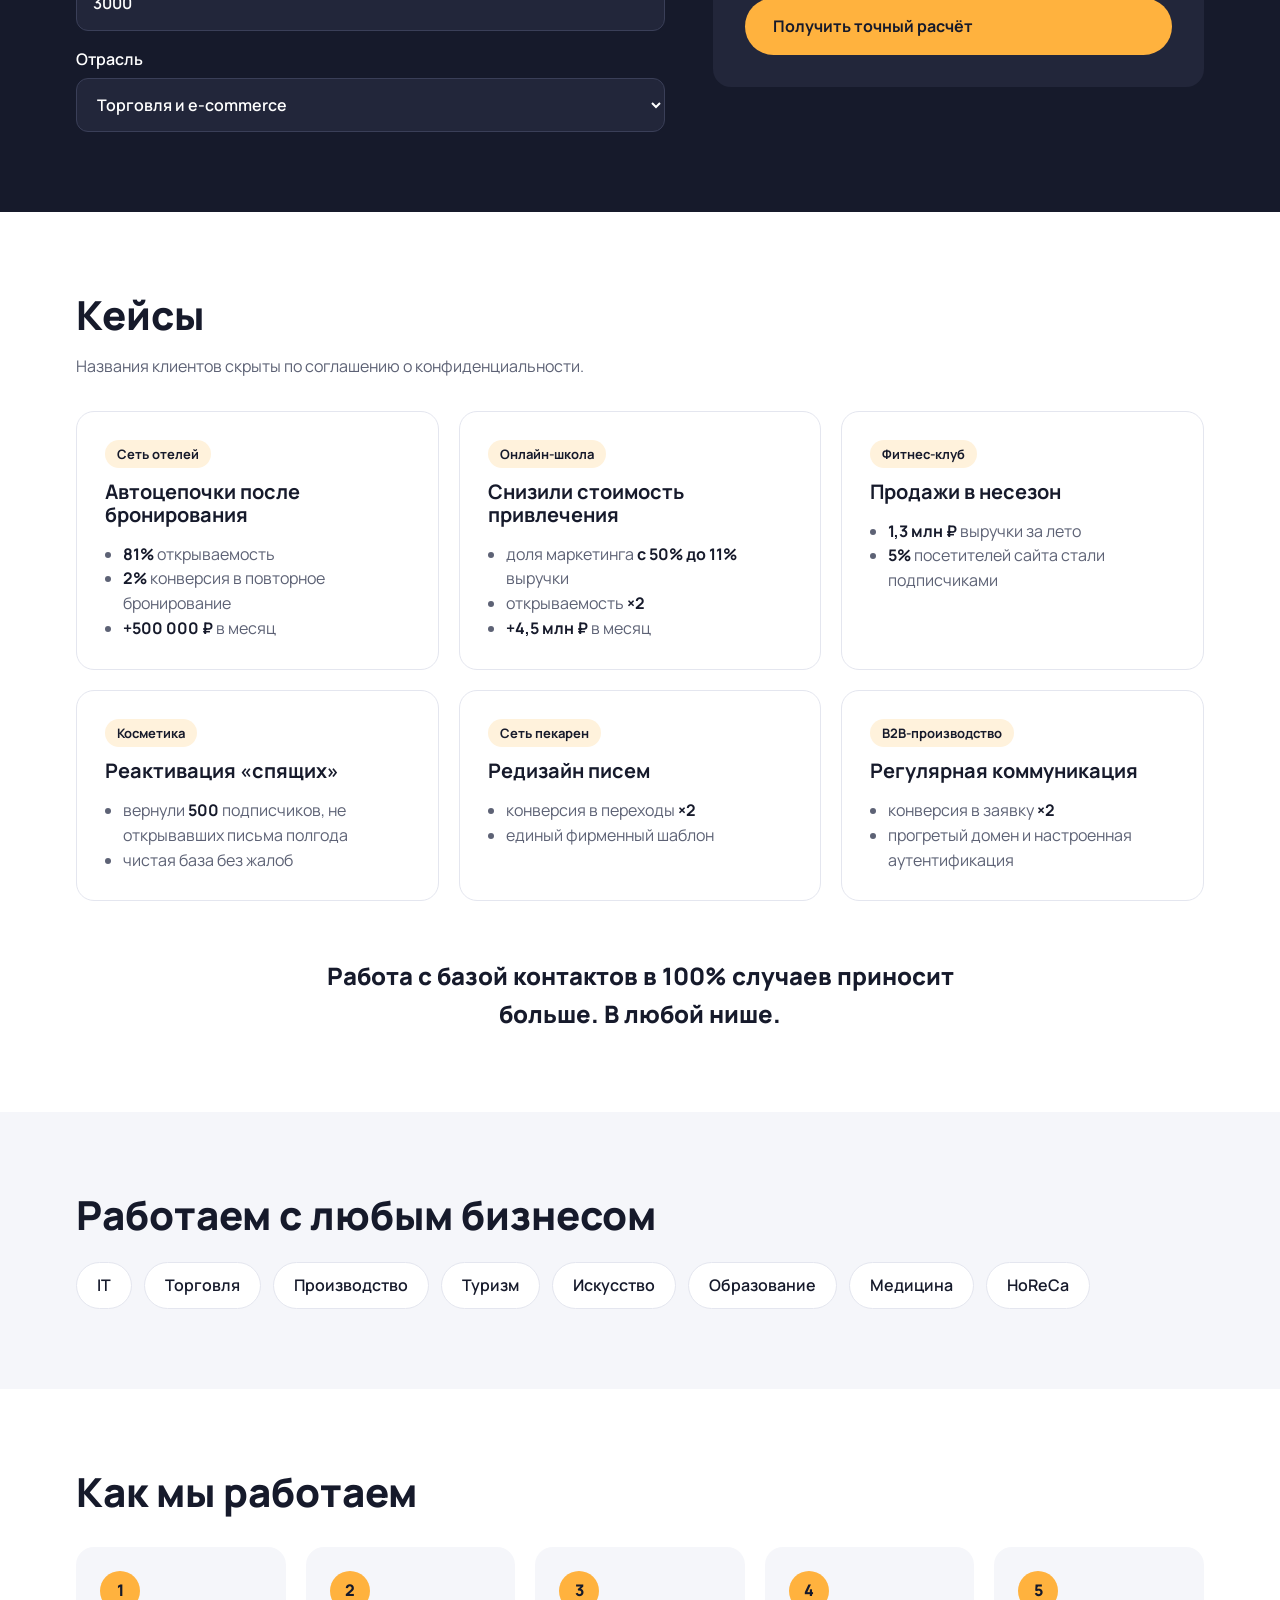
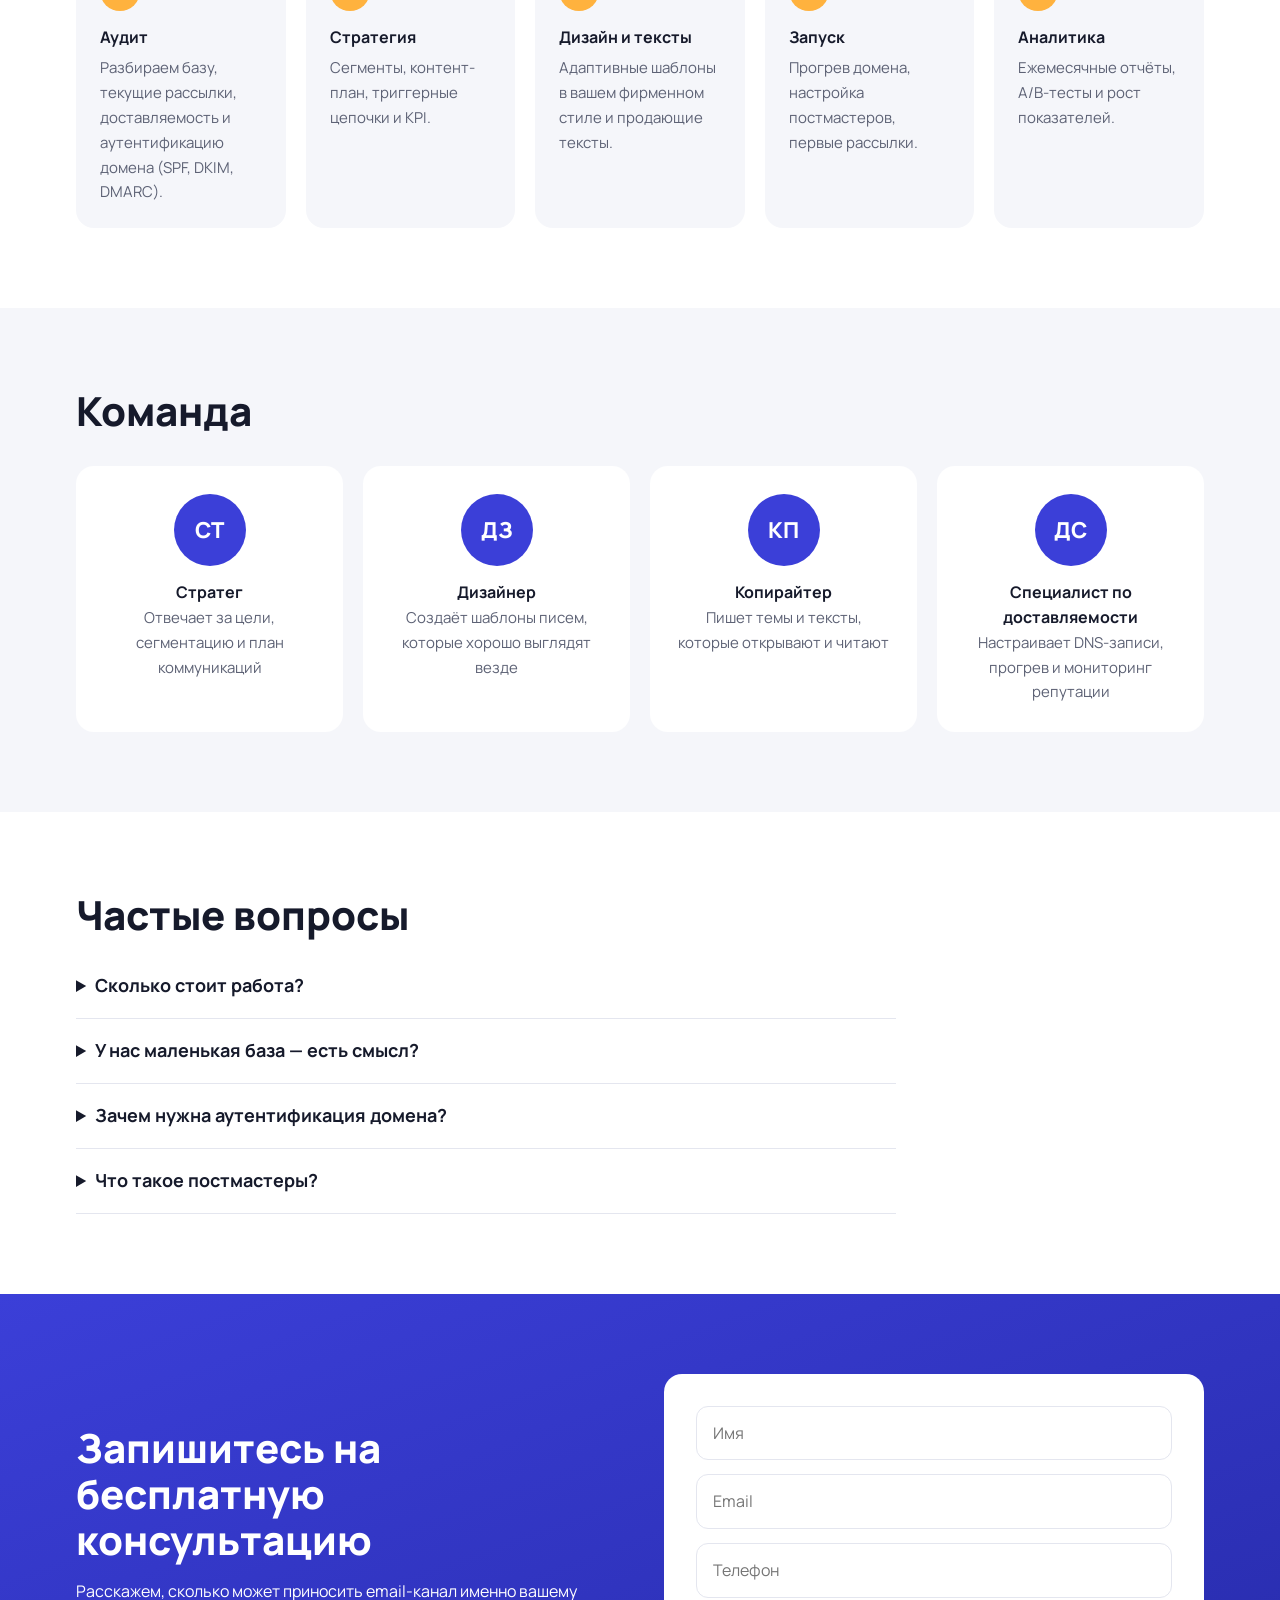
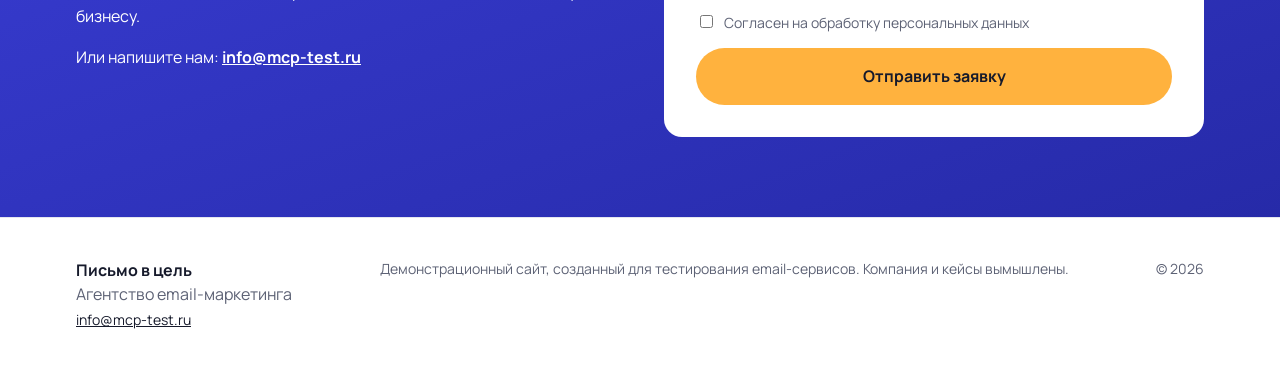
==== commit 35bbaf17: "Revert "Страница «О компании»" This reverts commit 0875daec9c6331e31da2bfe158afbee84169f17f." ====
--- a/index.html
+++ b/index.html
@@ -17,7 +17,6 @@
   <div class="wrap nav__in">
     <a href="#top" class="logo"><span class="logo__mark">✉</span> Письмо в цель</a>
     <nav class="nav__links" id="navLinks">
-      <a href="about.html">О компании</a>
       <a href="#calc">Рассчитать выручку</a>
       <a href="#cases">Кейсы</a>
       <a href="#process">Как работаем</a>
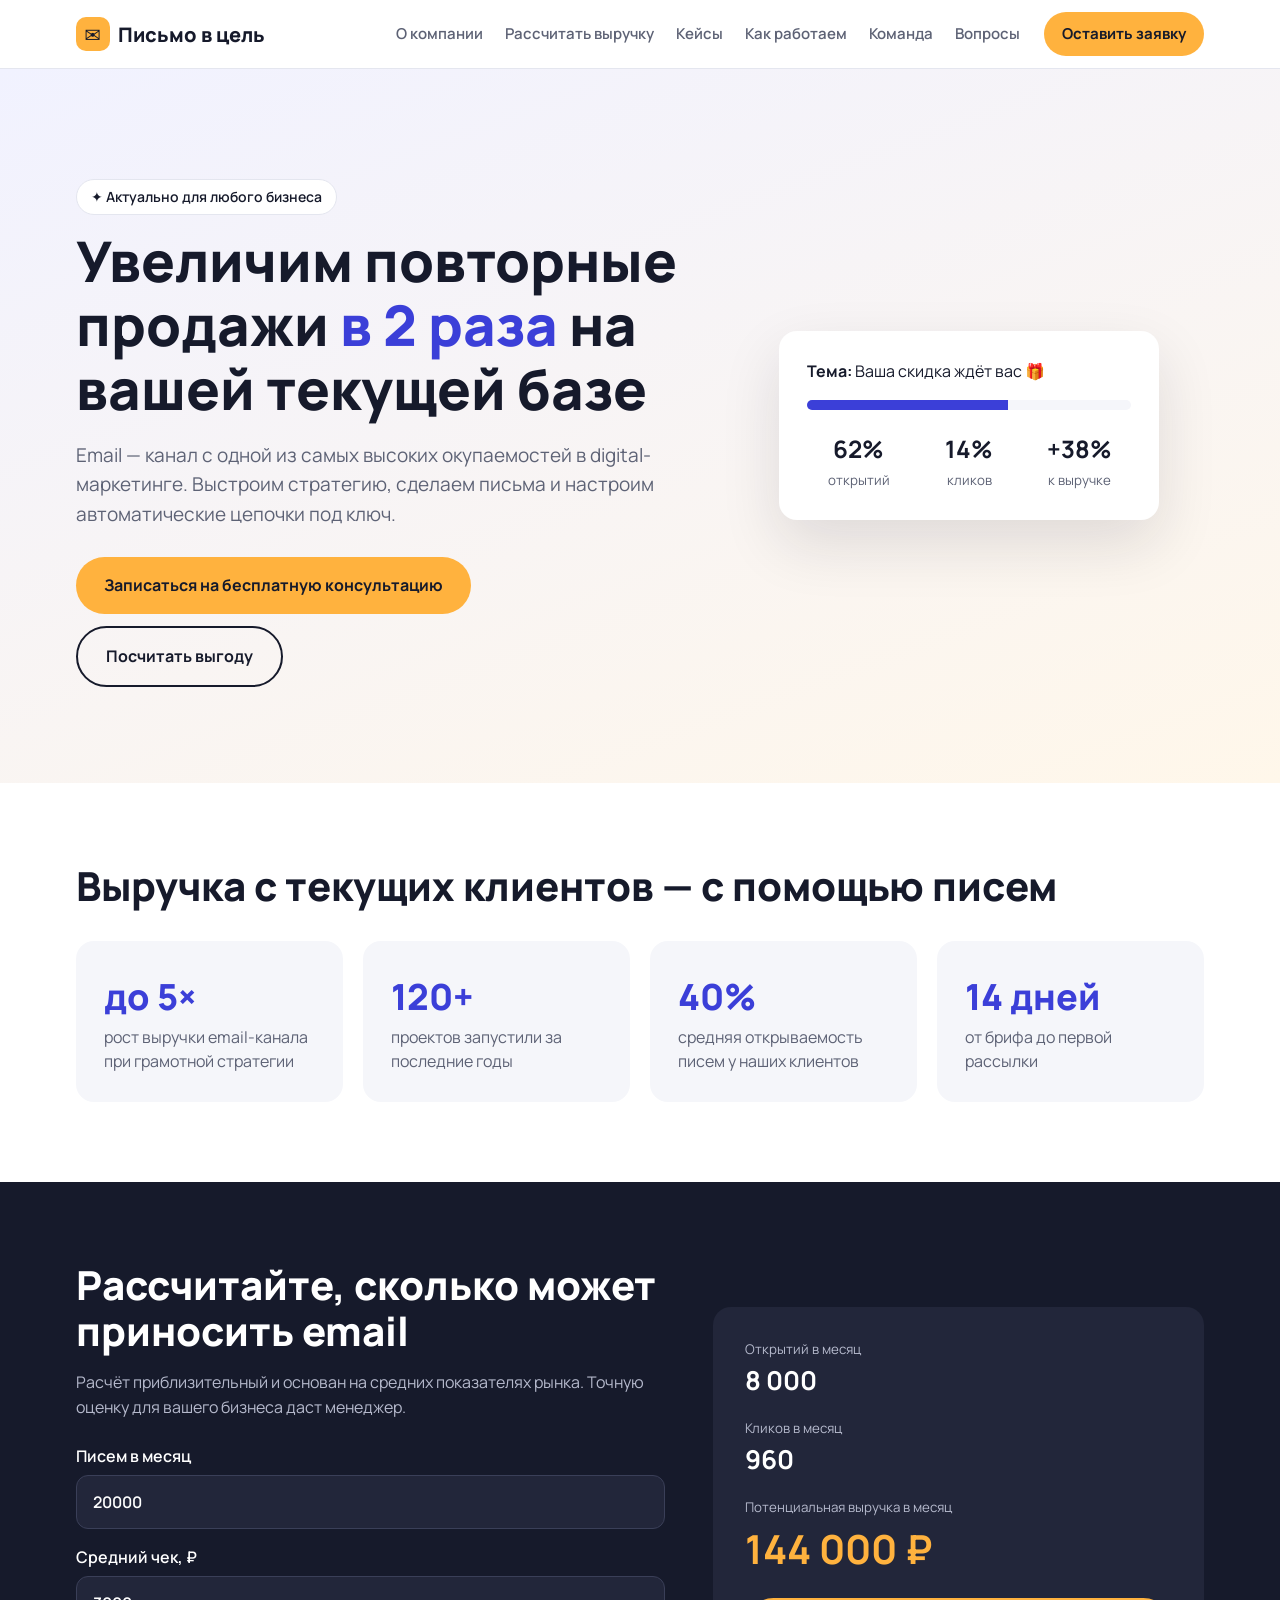
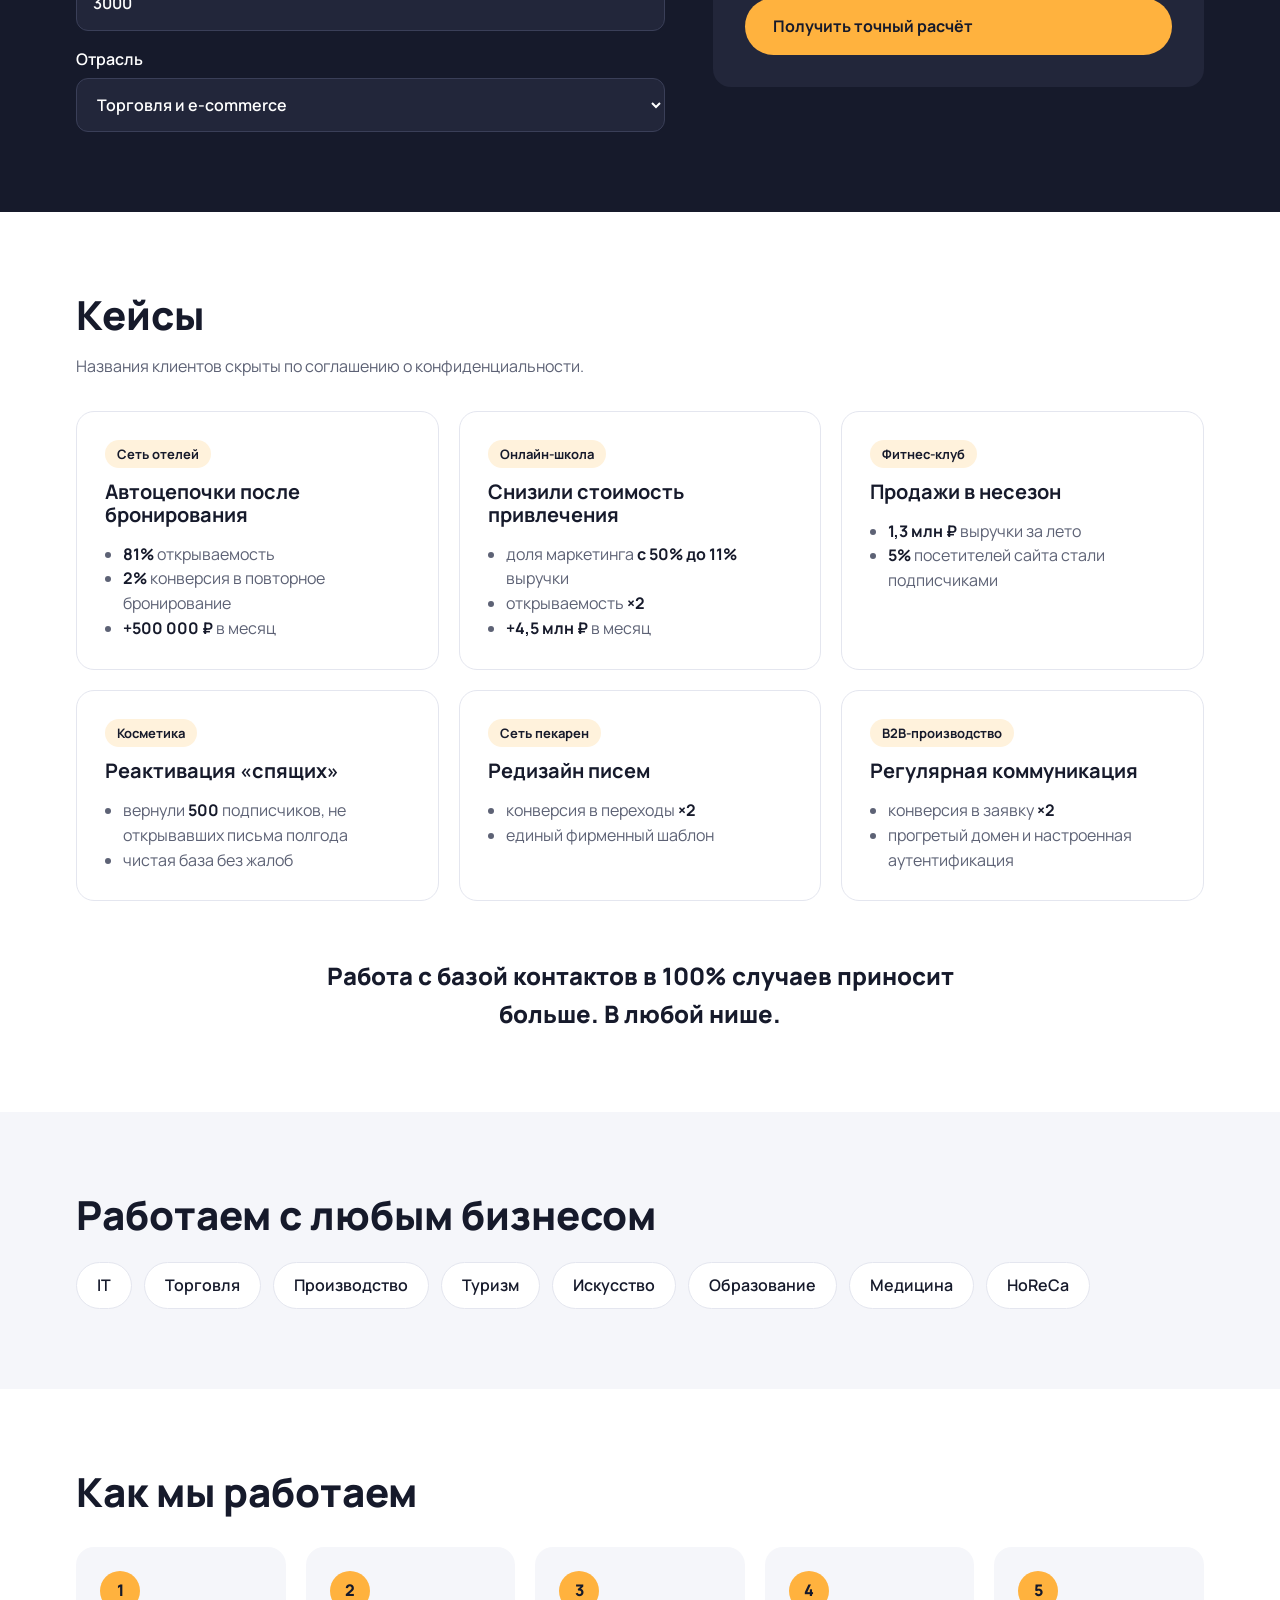
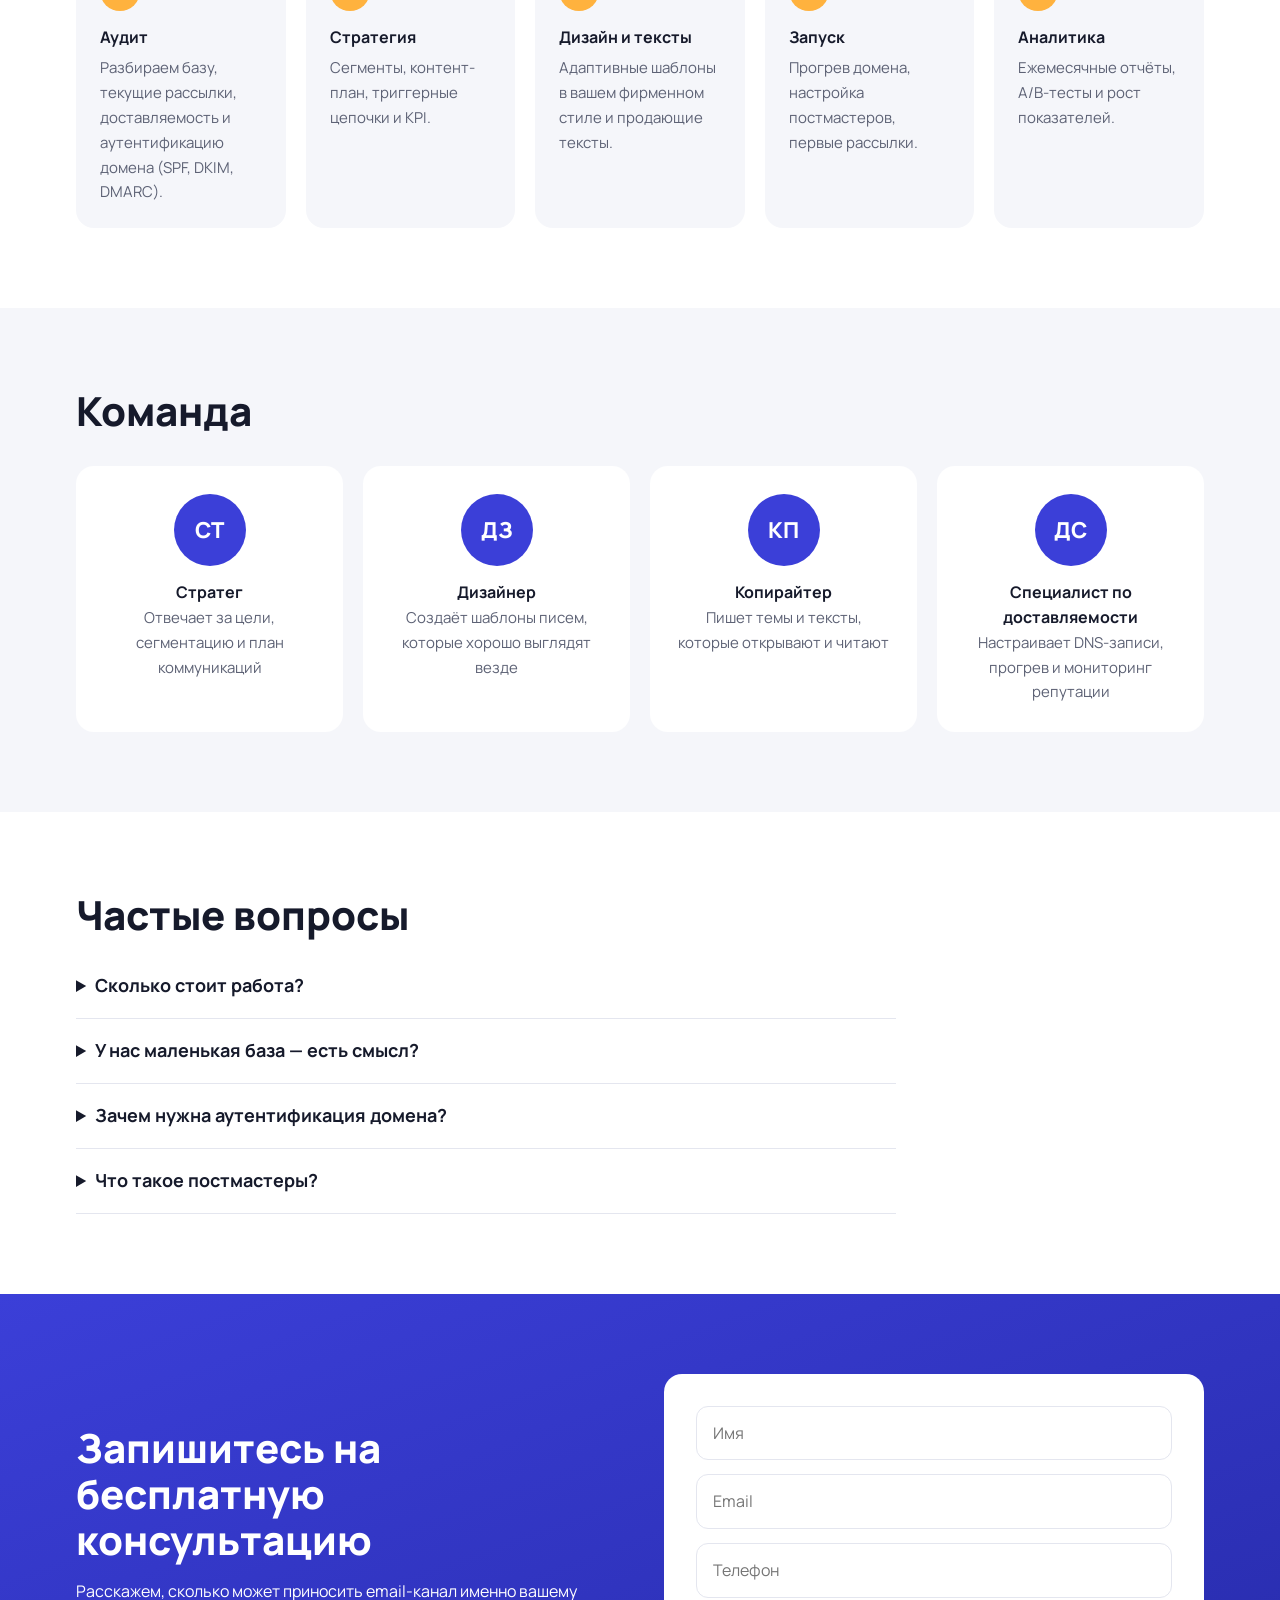
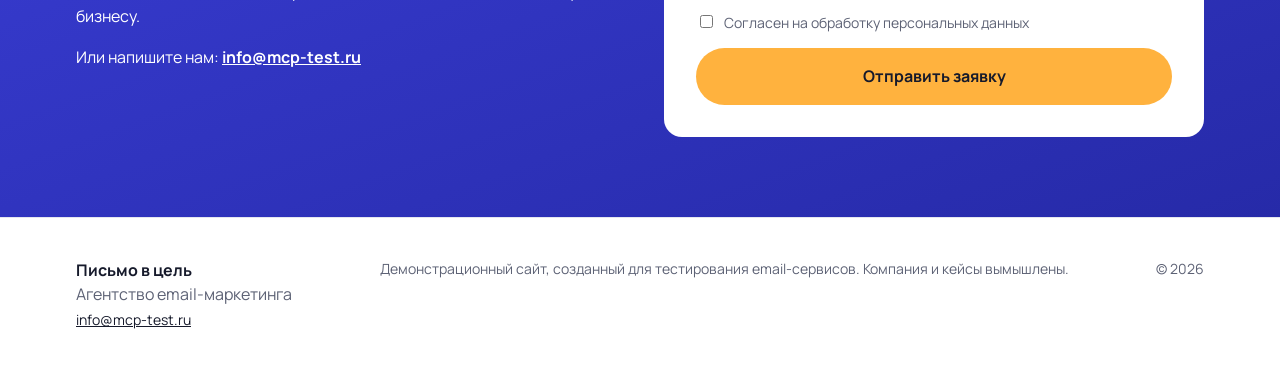
==== commit 5e99bb1f: "Страница «О компании» Co-Authored-By: Claude Opus 5.5 <noreply@anthropic.com>" ====
--- a/index.html
+++ b/index.html
@@ -17,6 +17,7 @@
   <div class="wrap nav__in">
     <a href="#top" class="logo"><span class="logo__mark">✉</span> Письмо в цель</a>
     <nav class="nav__links" id="navLinks">
+      <a href="about.html">О компании</a>
       <a href="#calc">Рассчитать выручку</a>
       <a href="#cases">Кейсы</a>
       <a href="#process">Как работаем</a>
